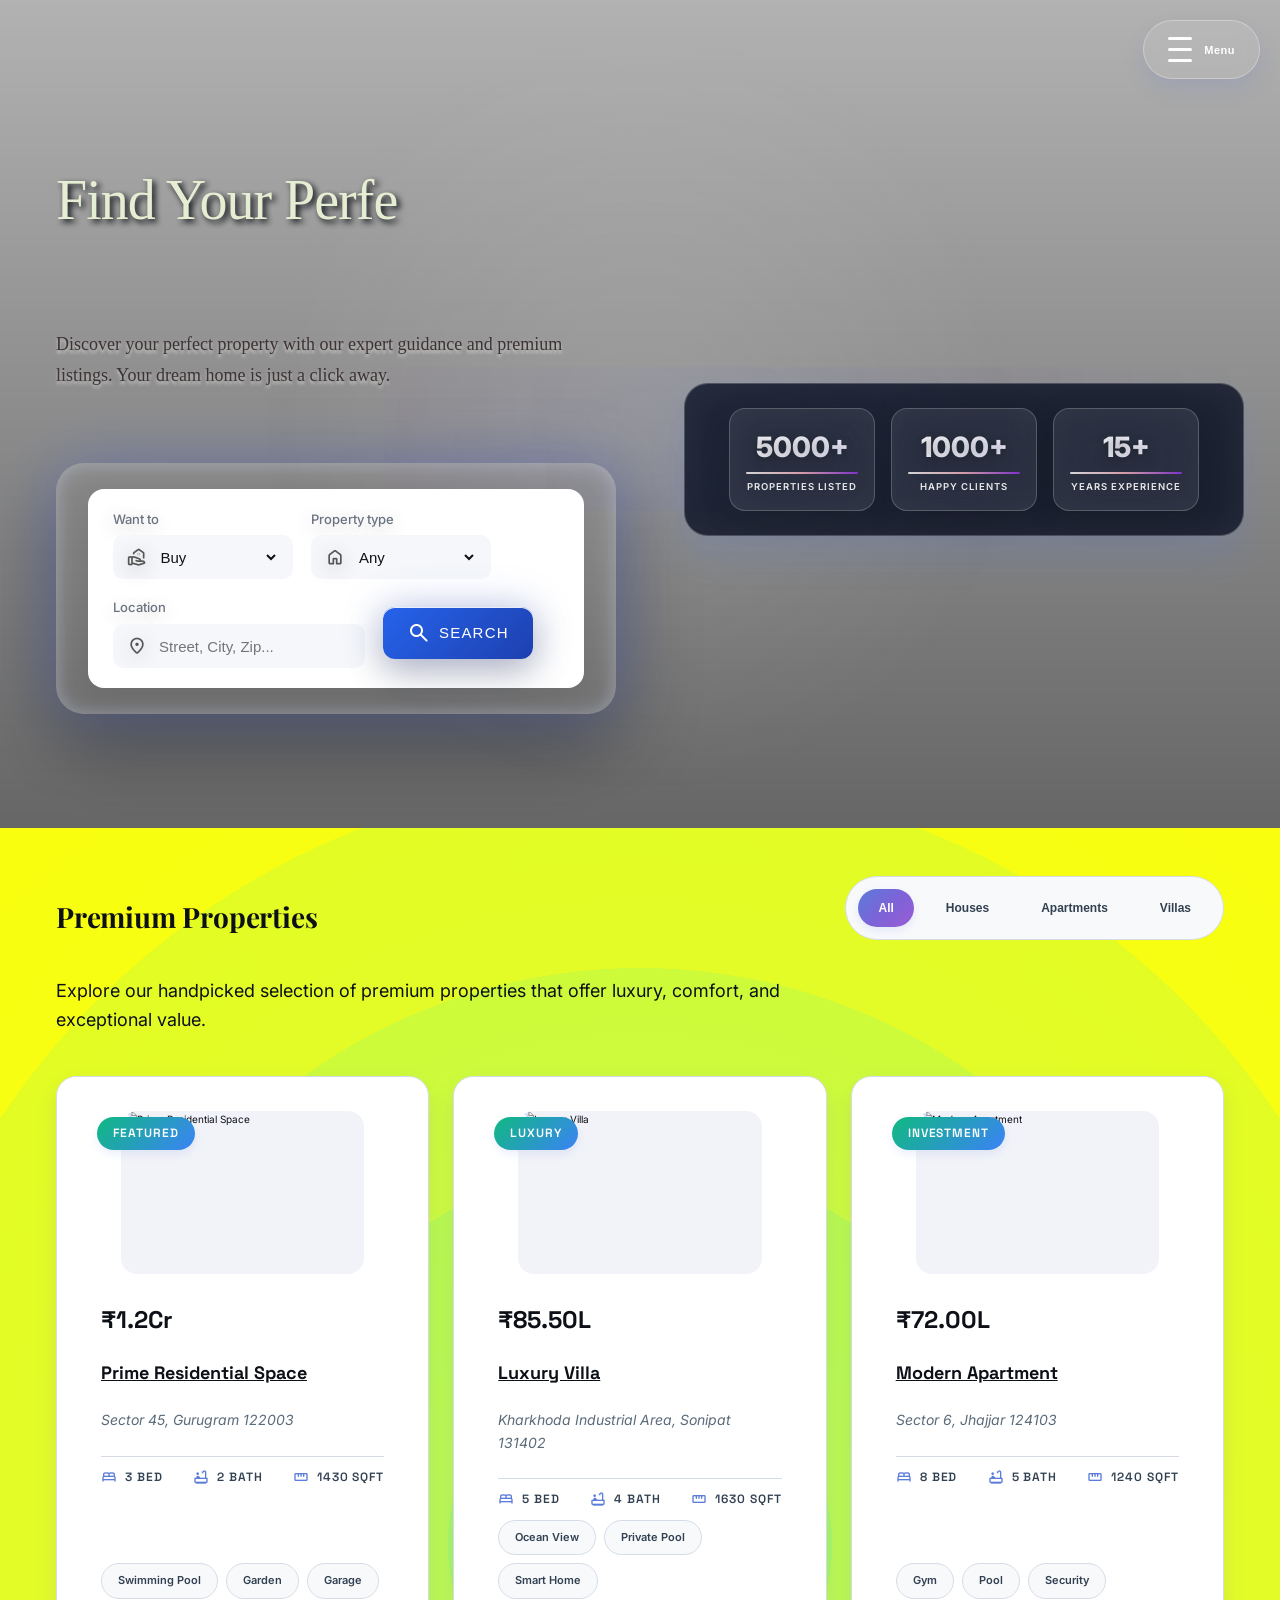
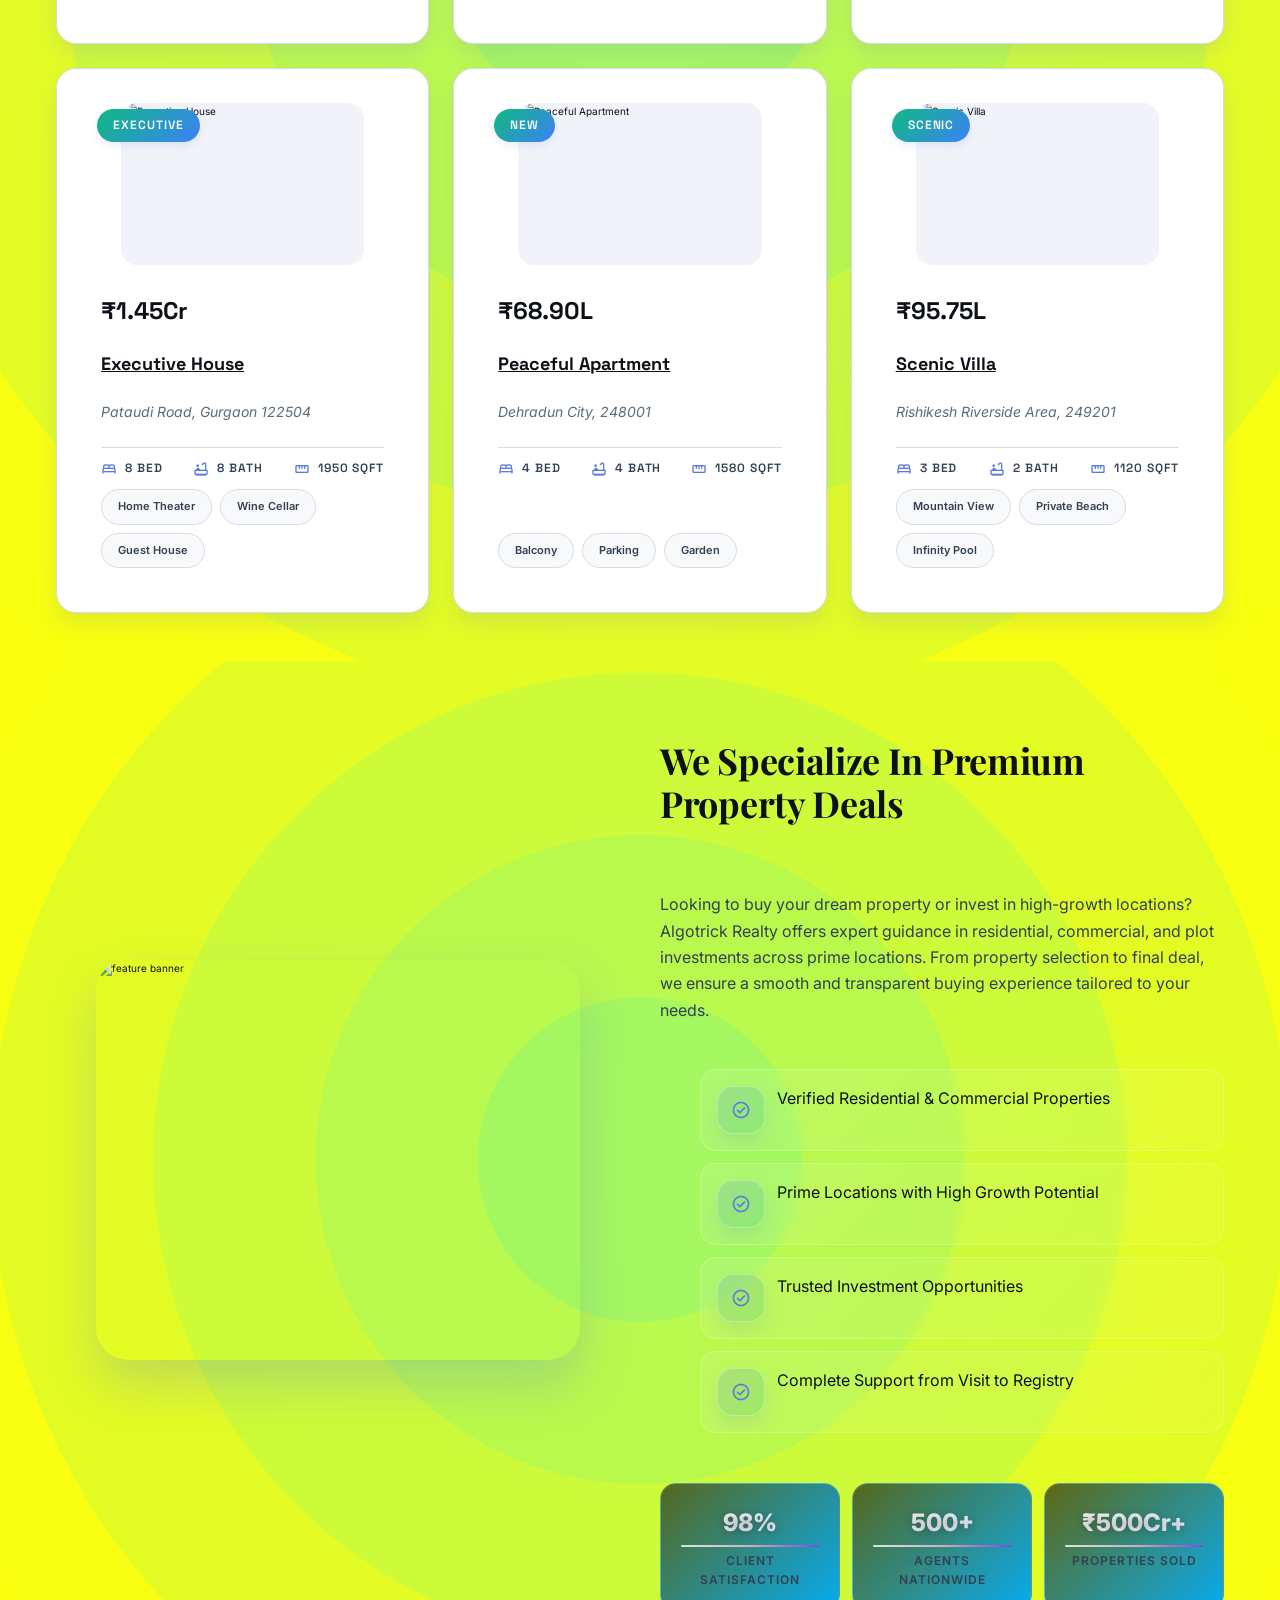
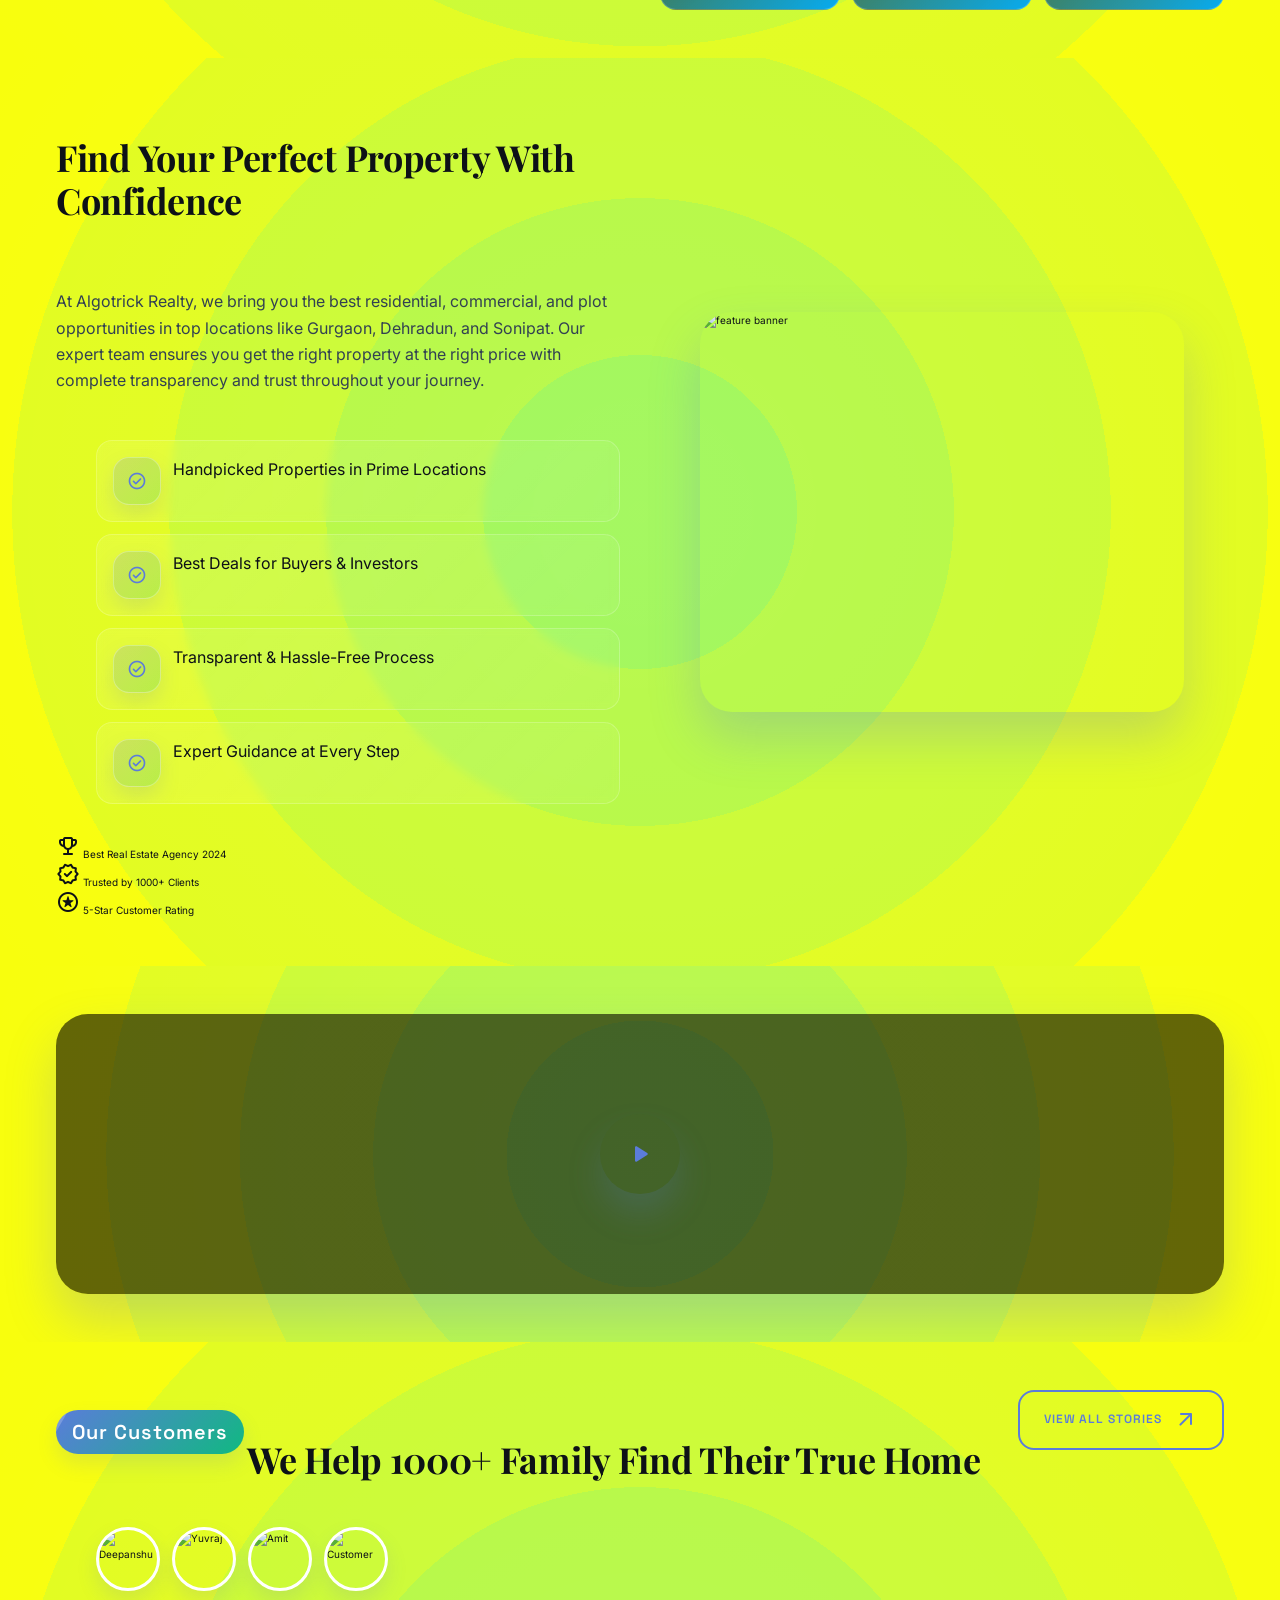
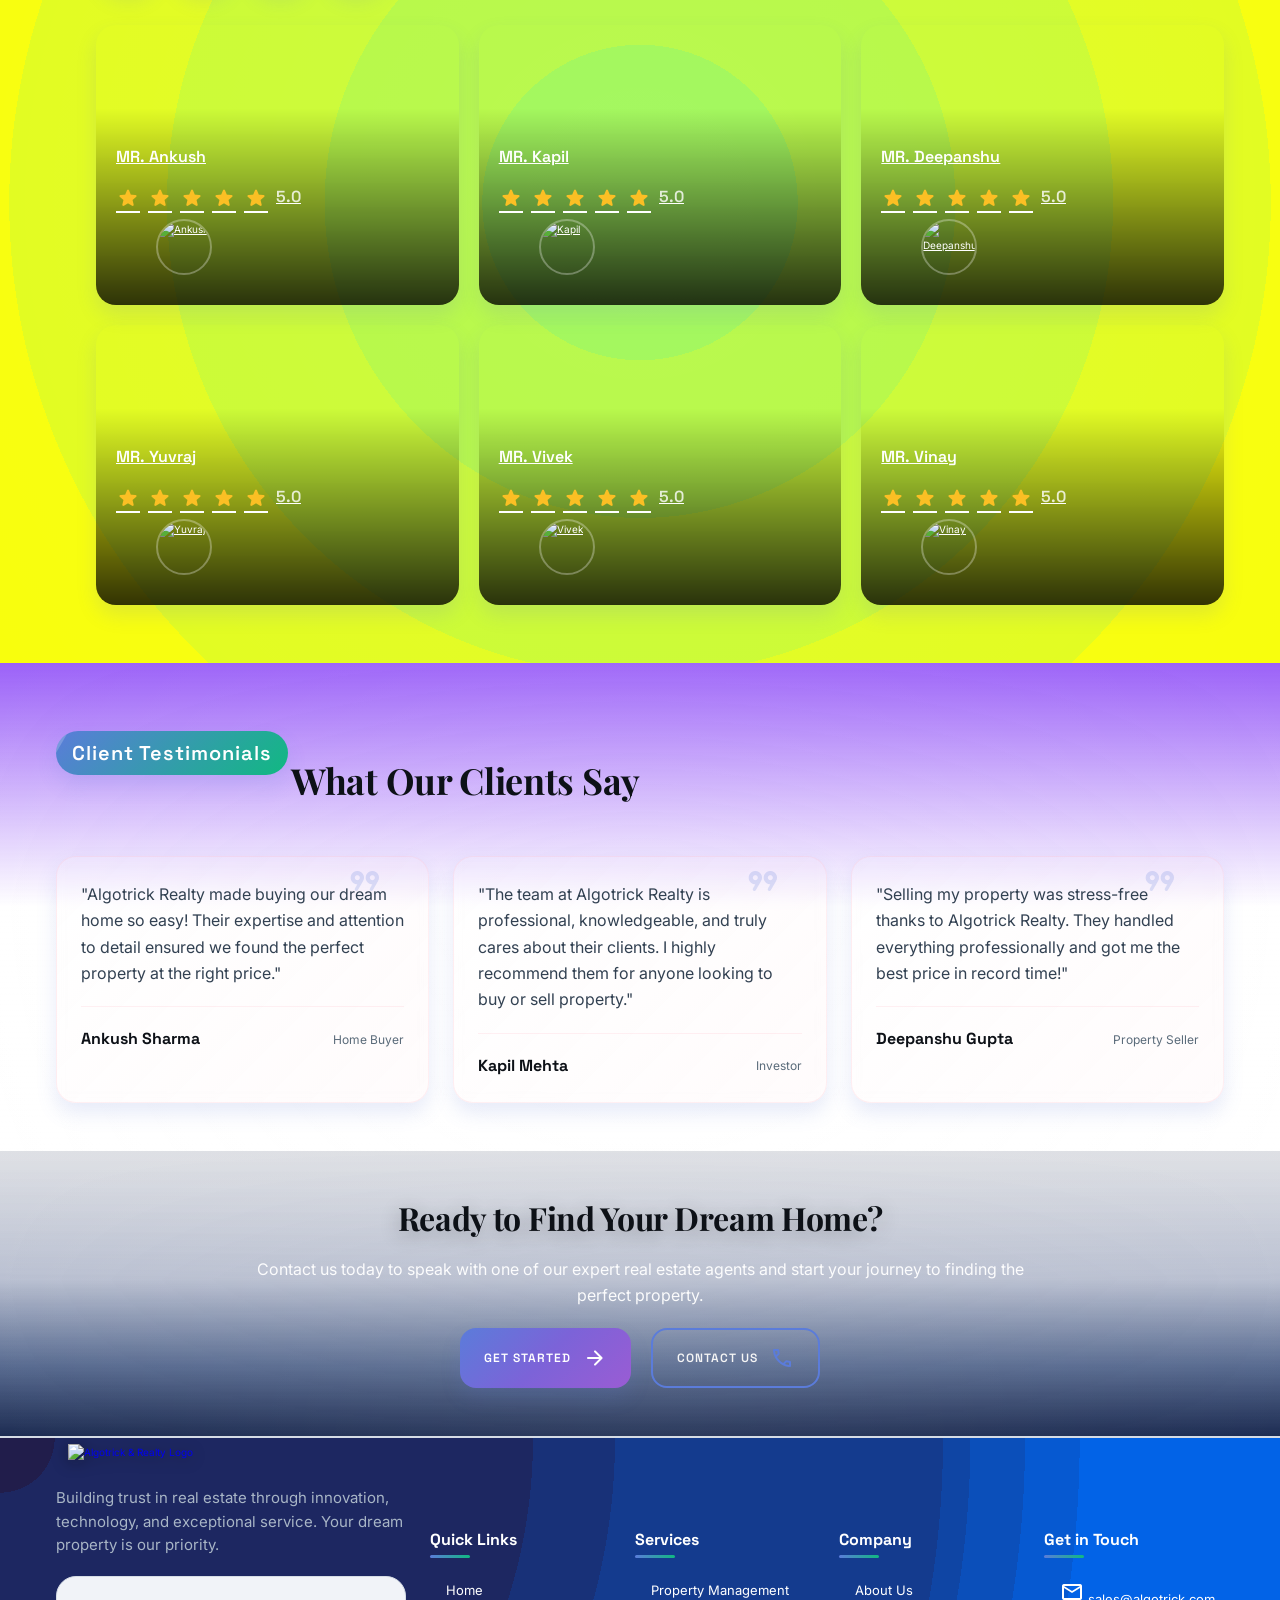
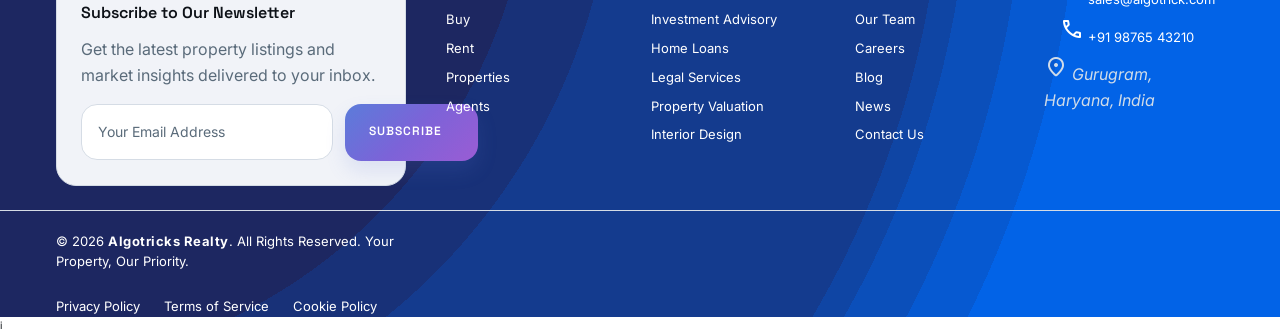
==== property/real-estate/index.html @ a71de506 "updated aLL" ====
<!DOCTYPE html>
<html lang="en">
<head>
  <meta charset="UTF-8">
  <meta name="viewport" content="width=device-width, initial-scale=1.0">
  <!-- 
    - primary meta tags
  -->
  <title>Algotricks & Reality</title>
  <meta name="title" content="Wealthome">
  <meta name="description" content="This is a realestate website developed by codewithsadee">

  <!-- 
    - favicon
  -->
  <link rel="shortcut icon" href="./favicon.svg" type="image/svg+xml">

  <!-- 
    - google font link
  -->
  <link rel="preconnect" href="https://fonts.googleapis.com">
  <link rel="preconnect" href="https://fonts.gstatic.com" crossorigin>
  <link href="https://fonts.googleapis.com/css2?family=Inter:wght@300;400;500;600;700;800&family=Playfair+Display:wght@400;500;600;700;800;900&family=Space+Grotesk:wght@300;400;500;600;700&family=JetBrains+Mono:wght@300;400;500;600&display=swap" rel="stylesheet">

  <!-- 
    - google icon link
  -->
  <link rel="stylesheet" href="https://fonts.googleapis.com/css2?family=Material+Symbols+Rounded:opsz,wght,FILL,GRAD@24,400,0..1,0" />

  <!-- 
    - AOS CSS link
  -->
  <link href="https://unpkg.com/aos@2.3.1/dist/aos.css" rel="stylesheet">

  <!-- 
    - custom css link
  -->
  <link rel="stylesheet" href="./assets/css/style.css">

  <!-- 
    - custom js link
  -->
  <script src="./assets/js/script.js" defer></script>

  <!-- 
    - preload images
  -->

</head>
<body>
  <!-- 
    - #DARK MODE TOGGLE
  -->
  <div class="theme-toggle-container">
    <button class="theme-toggle" id="themeToggle" aria-label="Toggle dark mode">
      <span class="material-symbols-rounded">dark_mode</span>
      <span class="theme-text">Dark Mode</span>
    </button>
  </div>

  <!-- 
    - #HAMBURGER MENU
  -->
  <div class="hamburger-menu-container">
    <button class="hamburger-menu-btn" id="hamburgerBtn" aria-label="Toggle navigation menu">
      <div class="hamburger-lines">
        <span class="line line-1"></span>
        <span class="line line-2"></span>
        <span class="line line-3"></span>
      </div>
      <span class="menu-text">Menu</span>
    </button>
    
    <nav class="hamburger-dropdown" id="hamburgerDropdown" aria-hidden="true">
      <ul class="hamburger-list">
        <li class="hamburger-item">
          <a href="#" class="hamburger-link">
            <span class="hamburger-icon">🏠</span>
            <span class="hamburger-label">Home</span>
          </a>
        </li>
        <li class="hamburger-item">
          <a href="buy/index.html" class="hamburger-link">
            <span class="hamburger-icon">💰</span>
            <span class="hamburger-label">Buy</span>
          </a>
        </li>
        <li class="hamburger-item">
          <a href="contact/index.html" class="hamburger-link">
            <span class="hamburger-icon">📞</span>
            <span class="hamburger-label">Contact Us</span>
          </a>
        </li>
        <li class="hamburger-item">
          <a href="Gallery/index.html" class="hamburger-link">
            <span class="hamburger-icon">🖼️</span>
            <span class="hamburger-label">Gallery</span>
          </a>
        </li>
<li class="hamburger-item">
  <a href="About/index.html" class="hamburger-link">
    <span class="hamburger-icon">🏢</span>
    <span class="hamburger-label">About</span>
  </a>
</li>
      </ul>
    </nav>
  </div>


  <main>
    <article>

      <!-- 
        - #HERO section
      -->

      <section class="hero" data-aos="fade-up" data-aos-duration="800">
        <div class="container">

          <div class="hero-content">
<!-- 
            <h1 class="headline-large hero-title" data-aos="fade-up" data-aos-delay="200">
              Find Your Dream Home Today
            </h1> -->

            <h1 class="hero-title">
              Find Your <span id="changing-text"></span>
            </h1>
            
            <p class="body-large hero-text" data-aos="fade-up" data-aos-delay="300">
              Discover your perfect property with our expert guidance and premium listings. Your dream home is just a click away.
            </p>

            <!-- <form action="./" method="get" class="search-bar" data-aos="fade-up" data-aos-delay="400">

              <label class="search-item">
                <span class="label-medium label">Want to</span>

                <select name="want-to" class="search-item-field body-medium">
                  <option value="buy" selected>Buy</option>
                  <option value="rent">Rent</option>
                </select>

                <span class="material-symbols-rounded" aria-hidden="true">real_estate_agent</span>
              </label>

              <label class="search-item">
                <span class="label-medium label">Property type</span>

                <select name="property-type" class="search-item-field body-medium">
                  <option value="any" selected>Any</option>
                  <option value="houses">Houses</option>
                  <option value="apartments">Apartments</option>
                  <option value="villa">Villa</option>
                  <option value="townhome">Townhome</option>
                  <option value="bungalow">Bungalow</option>
                  <option value="loft">Loft</option>
                </select>

                <span class="material-symbols-rounded" aria-hidden="true">gite</span>
              </label>

              <label class="search-item">
                <span class="label-medium label">Location</span>

                <input type="text" name="location" placeholder="Street, City, Zip..." class="search-item-field body-medium">

                <span class="material-symbols-rounded" aria-hidden="true">location_on</span>
              </label>

              <button type="submit" class="search-btn">
                <span class="material-symbols-rounded" aria-hidden="true">search</span>
                <span class="label-medium">Search Properties</span>
              </button>

            </form> -->

            <form action="./" method="get" class="search-bar">

  <div class="search-container">

    <!-- Want to -->
    <div class="search-box">
      <label>Want to</label>
      <div class="field">
        <span class="material-symbols-rounded">real_estate_agent</span>
        <select name="want-to">
          <option value="buy">Buy</option>
          <option value="rent">Rent</option>
        </select>
      </div>
    </div>

    <!-- Property Type -->
    <div class="search-box">
      <label>Property type</label>
      <div class="field">
        <span class="material-symbols-rounded">home</span>
        <select name="property-type">
          <option value="any">Any</option>
          <option value="houses">Houses</option>
          <option value="apartments">Apartments</option>
          <option value="villa">Villa</option>
        </select>
      </div>
    </div>

    <!-- Location -->
    <div class="search-box">
      <label>Location</label>
      <div class="field">
        <span class="material-symbols-rounded">location_on</span>
        <input type="text" name="location" placeholder="Street, City, Zip..." />
      </div>
    </div>

    <!-- Button -->
    <button type="submit" class="search-btn">
      <span class="material-symbols-rounded">search</span>
      Search
    </button>

  </div>

</form>

          </div>

          <div class="hero-banner-container">
            <div class="hero-overlay">
              <div class="hero-stats">
                <div class="stat-item" data-aos="fade-up" data-aos-delay="600">
                  <span class="stat-number">5000+</span>
                  <span class="stat-label">Properties Listed</span>
                </div>
                <div class="stat-item" data-aos="fade-up" data-aos-delay="700">
                  <span class="stat-number">1000+</span>
                  <span class="stat-label">Happy Clients</span>
                </div>
                <div class="stat-item" data-aos="fade-up" data-aos-delay="800">
                  <span class="stat-number">15+</span>
                  <span class="stat-label">Years Experience</span>
                </div>
              </div>
            </div>
          </div>

        </div>
      </section>

      <!-- 
        - #PROPERTY SECTION
      -->

      <section class="section property" aria-labelledby="property-label">
        <div class="container">

          <div class="title-wrapper" data-aos="fade-right">

            <div>
              <h2 class="section-title headline-small" data-aos="fade-right" data-aos-delay="100">Premium Properties</h2>
              <p class="section-text body-large" data-aos="fade-right" data-aos-delay="200">
                Explore our handpicked selection of premium properties that offer luxury, comfort, and exceptional value.
              </p>
            </div>

            <div class="property-actions">
              <div class="filter-controls">
                <button class="filter-btn active" data-filter="all">All</button>
                <button class="filter-btn" data-filter="house">Houses</button>
                <button class="filter-btn" data-filter="apartment">Apartments</button>
                <button class="filter-btn" data-filter="villa">Villas</button>
              </div>
              <!-- <select class="sort-select" data-sort-select>
                <option value="default">Sort by</option>
                <option value="price-low">Price: Low to High</option>
                <option value="price-high">Price: High to Low</option>
                <option value="bedrooms">Bedrooms</option>
                <option value="bathrooms">Bathrooms</option>
                <option value="area">Area</option>
              </select> -->
            </div>

          </div>

          <div class="property-list" data-property-list>

            <div class="card" data-aos="fade-up" data-aos-delay="100" data-type="house" data-price="12000000" data-bedrooms="3" data-bathrooms="2" data-area="1430" data-property-id="prop-1">
              <div class="card-banner">
                <figure class="img-holder" style="--width: 585; --height: 390;">
                  <img src="assets/images/sector 45.jpg" width="585" height="390" alt="Prime Residential Space" class="img-cover">
                </figure>
                <span class="badge label-medium">Featured</span>
                <button class="icon-btn fav-btn" aria-label="add to favorite" data-toggle-btn>
                  <span class="material-symbols-rounded" aria-hidden="true">favorite_border</span>
                </button>
              </div>
              <div class="card-content">
                <span class="title-large">₹1.2Cr</span>
                <h3>
                  <a href="#" class="title-small card-title">Prime Residential Space</a>
                </h3>
                <address class="body-medium card-text">
                  Sector 45, Gurugram 122003
                </address>
                <div class="card-meta-list">
                  <div class="meta-item">
                    <span class="material-symbols-rounded meta-icon" aria-hidden="true">bed</span>
                    <span class="meta-text label-medium">3 Bed</span>
                  </div>
                  <div class="meta-item">
                    <span class="material-symbols-rounded meta-icon" aria-hidden="true">bathtub</span>
                    <span class="meta-text label-medium">2 Bath</span>
                  </div>
                  <div class="meta-item">
                    <span class="material-symbols-rounded meta-icon" aria-hidden="true">straighten</span>
                    <span class="meta-text label-medium">1430 sqft</span>
                  </div>
                </div>
                <div class="card-features">
                  <span class="feature-tag">Swimming Pool</span>
                  <span class="feature-tag">Garden</span>
                  <span class="feature-tag">Garage</span>
                </div>
              </div>
            </div>
            
            <div class="card" data-aos="fade-up" data-aos-delay="200" data-type="villa" data-price="85500000" data-bedrooms="5" data-bathrooms="4" data-area="1630" data-property-id="prop-2">
              <div class="card-banner">
                <figure class="img-holder" style="--width: 585; --height: 390;">
                  <img src="assets/images/Modern Commercial Space, Kharkhoda Industrial Area, Sonipat 131402.jpg" width="585" height="390" alt="Luxury Villa" class="img-cover">
                </figure>
                <span class="badge label-medium">Luxury</span>
                <button class="icon-btn fav-btn" aria-label="add to favorite" data-toggle-btn>
                  <span class="material-symbols-rounded" aria-hidden="true">favorite_border</span>
                </button>
              </div>
              <div class="card-content">
                <span class="title-large">₹85.50L</span>
                <h3>
                  <a href="#" class="title-small card-title">Luxury Villa</a>
                </h3>
                <address class="body-medium card-text">
                  Kharkhoda Industrial Area, Sonipat 131402
                </address>
                <div class="card-meta-list">
                  <div class="meta-item">
                    <span class="material-symbols-rounded meta-icon" aria-hidden="true">bed</span>
                    <span class="meta-text label-medium">5 Bed</span>
                  </div>
                  <div class="meta-item">
                    <span class="material-symbols-rounded meta-icon" aria-hidden="true">bathtub</span>
                    <span class="meta-text label-medium">4 Bath</span>
                  </div>
                  <div class="meta-item">
                    <span class="material-symbols-rounded meta-icon" aria-hidden="true">straighten</span>
                    <span class="meta-text label-medium">1630 sqft</span>
                  </div>
                </div>
                <div class="card-features">
                  <span class="feature-tag">Ocean View</span>
                  <span class="feature-tag">Private Pool</span>
                  <span class="feature-tag">Smart Home</span>
                </div>
              </div>
            </div>

            <div class="card" data-aos="fade-up" data-aos-delay="300" data-type="apartment" data-price="72000000" data-bedrooms="8" data-bathrooms="5" data-area="1240" data-property-id="prop-3">
              <div class="card-banner">
                <figure class="img-holder" style="--width: 585; --height: 390;">
                  <img src="assets/images/Investment Ready Plot, Sector 6, Jhajjar 124103.jpg" width="585" height="390" alt="Modern Apartment" class="img-cover">
                </figure>
                <span class="badge label-medium">Investment</span>
                <button class="icon-btn fav-btn" aria-label="add to favorite" data-toggle-btn>
                  <span class="material-symbols-rounded" aria-hidden="true">favorite_border</span>
                </button>
              </div>
              <div class="card-content">
                <span class="title-large">₹72.00L</span>
                <h3>
                  <a href="#" class="title-small card-title">Modern Apartment</a>
                </h3>
                <address class="body-medium card-text">
                  Sector 6, Jhajjar 124103
                </address>
                <div class="card-meta-list">
                  <div class="meta-item">
                    <span class="material-symbols-rounded meta-icon" aria-hidden="true">bed</span>
                    <span class="meta-text label-medium">8 Bed</span>
                  </div>
                  <div class="meta-item">
                    <span class="material-symbols-rounded meta-icon" aria-hidden="true">bathtub</span>
                    <span class="meta-text label-medium">5 Bath</span>
                  </div>
                  <div class="meta-item">
                    <span class="material-symbols-rounded meta-icon" aria-hidden="true">straighten</span>
                    <span class="meta-text label-medium">1240 sqft</span>
                  </div>
                </div>
                <div class="card-features">
                  <span class="feature-tag">Gym</span>
                  <span class="feature-tag">Pool</span>
                  <span class="feature-tag">Security</span>
                </div>
              </div>
            </div>

            <div class="card" data-aos="fade-up" data-aos-delay="400" data-type="house" data-price="145000000" data-bedrooms="8" data-bathrooms="8" data-area="1950" data-property-id="prop-4">
              <div class="card-banner">
                <figure class="img-holder" style="--width: 585; --height: 390;">
                  <img src="assets/images/Luxury Villa Property, Pataudi Road, Gurgaon 122504.jpg" width="585" height="390" alt="Executive House" class="img-cover">
                </figure>
                <span class="badge label-medium">Executive</span>
                <button class="icon-btn fav-btn" aria-label="add to favorite" data-toggle-btn>
                  <span class="material-symbols-rounded" aria-hidden="true">favorite_border</span>
                </button>
              </div>
              <div class="card-content">
                <span class="title-large">₹1.45Cr</span>
                <h3>
                  <a href="#" class="title-small card-title">Executive House</a>
                </h3>
                <address class="body-medium card-text">
                  Pataudi Road, Gurgaon 122504
                </address>
                <div class="card-meta-list">
                  <div class="meta-item">
                    <span class="material-symbols-rounded meta-icon" aria-hidden="true">bed</span>
                    <span class="meta-text label-medium">8 Bed</span>
                  </div>
                  <div class="meta-item">
                    <span class="material-symbols-rounded meta-icon" aria-hidden="true">bathtub</span>
                    <span class="meta-text label-medium">8 Bath</span>
                  </div>
                  <div class="meta-item">
                    <span class="material-symbols-rounded meta-icon" aria-hidden="true">straighten</span>
                    <span class="meta-text label-medium">1950 sqft</span>
                  </div>
                </div>
                <div class="card-features">
                  <span class="feature-tag">Home Theater</span>
                  <span class="feature-tag">Wine Cellar</span>
                  <span class="feature-tag">Guest House</span>
                </div>
              </div>
            </div>

            <div class="card" data-aos="fade-up" data-aos-delay="500" data-type="apartment" data-price="68900000" data-bedrooms="4" data-bathrooms="4" data-area="1580" data-property-id="prop-5">
              <div class="card-banner">
                <figure class="img-holder" style="--width: 585; --height: 390;">
                  <img src="assets/images/Peaceful Residential Home, Dehradun City, 248001.webp" width="585" height="390" alt="Peaceful Apartment" class="img-cover">
                </figure>
                <span class="badge label-medium">New</span>
                <button class="icon-btn fav-btn" aria-label="add to favorite" data-toggle-btn>
                  <span class="material-symbols-rounded" aria-hidden="true">favorite_border</span>
                </button>
              </div>
              <div class="card-content">
                <span class="title-large">₹68.90L</span>
                <h3>
                  <a href="#" class="title-small card-title">Peaceful Apartment</a>
                </h3>
                <address class="body-medium card-text">
                  Dehradun City, 248001
                </address>
                <div class="card-meta-list">
                  <div class="meta-item">
                    <span class="material-symbols-rounded meta-icon" aria-hidden="true">bed</span>
                    <span class="meta-text label-medium">4 Bed</span>
                  </div>
                  <div class="meta-item">
                    <span class="material-symbols-rounded meta-icon" aria-hidden="true">bathtub</span>
                    <span class="meta-text label-medium">4 Bath</span>
                  </div>
                  <div class="meta-item">
                    <span class="material-symbols-rounded meta-icon" aria-hidden="true">straighten</span>
                    <span class="meta-text label-medium">1580 sqft</span>
                  </div>
                </div>
                <div class="card-features">
                  <span class="feature-tag">Balcony</span>
                  <span class="feature-tag">Parking</span>
                  <span class="feature-tag">Garden</span>
                </div>
              </div>
            </div>

            <div class="card" data-aos="fade-up" data-aos-delay="600" data-type="villa" data-price="95750000" data-bedrooms="3" data-bathrooms="2" data-area="1120" data-property-id="prop-6">
              <div class="card-banner">
                <figure class="img-holder" style="--width: 585; --height: 390;">
                  <img src="assets/images/Scenic Plot for Living, Rishikesh Riverside Area, 249201.jpg" width="585" height="390" alt="Scenic Villa" class="img-cover">
                </figure>
                <span class="badge label-medium">Scenic</span>
                <button class="icon-btn fav-btn" aria-label="add to favorite" data-toggle-btn>
                  <span class="material-symbols-rounded" aria-hidden="true">favorite_border</span>
                </button>
              </div>
              <div class="card-content">
                <span class="title-large">₹95.75L</span>
                <h3>
                  <a href="#" class="title-small card-title">Scenic Villa</a>
                </h3>
                <address class="body-medium card-text">
                  Rishikesh Riverside Area, 249201
                </address>
                <div class="card-meta-list">
                  <div class="meta-item">
                    <span class="material-symbols-rounded meta-icon" aria-hidden="true">bed</span>
                    <span class="meta-text label-medium">3 Bed</span>
                  </div>
                  <div class="meta-item">
                    <span class="material-symbols-rounded meta-icon" aria-hidden="true">bathtub</span>
                    <span class="meta-text label-medium">2 Bath</span>
                  </div>
                  <div class="meta-item">
                    <span class="material-symbols-rounded meta-icon" aria-hidden="true">straighten</span>
                    <span class="meta-text label-medium">1120 sqft</span>
                  </div>
                </div>
                <div class="card-features">
                  <span class="feature-tag">Mountain View</span>
                  <span class="feature-tag">Private Beach</span>
                  <span class="feature-tag">Infinity Pool</span>
                </div>
              </div>
            </div>

          </div>

        </div>
      </section>

      <!-- 
        - #FEATURE
      -->

      <section class="section feature" aria-labelledby="feature-label" data-aos="fade-left">
        <div class="container">

          <figure class="feature-banner" data-aos="zoom-in">
            <img src="./assets/images/feature-banner-1.jpg" width="1020" height="690" loading="lazy" alt="feature banner" class="img-cover">
          </figure>

          <div class="feature-content">

            <h2 class="headline-medium" id="feature-label" data-aos="fade-up">
              We Specialize In Premium Property Deals
            </h2>

            <p class="body-large feature-text" data-aos="fade-up" data-aos-delay="100">
              Looking to buy your dream property or invest in high-growth locations? Algotrick Realty offers expert guidance in residential, commercial, and plot investments across prime locations. From property selection to final deal, we ensure a smooth and transparent buying experience tailored to your needs.
            </p>

            <ul class="feature-list">

              <li class="feautre-item" data-aos="fade-right" data-aos-delay="200">
                <span class="material-symbols-rounded feature-icon" aria-hidden="true">check_circle</span>
                <span class="body-medium">Verified Residential & Commercial Properties</span>
              </li>

              <li class="feautre-item" data-aos="fade-right" data-aos-delay="250">
                <span class="material-symbols-rounded feature-icon" aria-hidden="true">check_circle</span>
                <span class="body-medium">Prime Locations with High Growth Potential</span>
              </li>

              <li class="feautre-item" data-aos="fade-right" data-aos-delay="300">
                <span class="material-symbols-rounded feature-icon" aria-hidden="true">check_circle</span>
                <span class="body-medium">Trusted Investment Opportunities</span>
              </li>

              <li class="feautre-item" data-aos="fade-right" data-aos-delay="350">
                <span class="material-symbols-rounded feature-icon" aria-hidden="true">check_circle</span>
                <span class="body-medium">Complete Support from Visit to Registry</span>
              </li>

            </ul>

            <div class="feature-stats" data-aos="fade-up" data-aos-delay="400">
              <div class="stat-box">
                <span class="stat-number">98%</span>
                <span class="stat-label">Client Satisfaction</span>
              </div>
              <div class="stat-box">
                <span class="stat-number">500+</span>
                <span class="stat-label">Agents Nationwide</span>
              </div>
              <div class="stat-box">
                <span class="stat-number">₹500Cr+</span>
                <span class="stat-label">Properties Sold</span>
              </div>
            </div>

          </div>

        </div>
      </section>

      <section class="section feature feature-2" aria-labelledby="feature-label-2" data-aos="fade-right">
        <div class="container">

          <figure class="feature-banner" data-aos="zoom-in" data-aos-delay="100">
            <img src="./assets/images/feature-banner-2.jpg" width="1020" height="690" loading="lazy" alt="feature banner" class="img-cover">
          </figure>

          <div class="feature-content">

            <h2 class="headline-medium" id="feature-label-2" data-aos="fade-up">
              Find Your Perfect Property With Confidence
            </h2>

            <p class="body-large feature-text" data-aos="fade-up" data-aos-delay="150">
              At Algotrick Realty, we bring you the best residential, commercial, and plot opportunities in top locations like Gurgaon, Dehradun, and Sonipat. Our expert team ensures you get the right property at the right price with complete transparency and trust throughout your journey.
            </p>

            <ul class="feature-list">

              <li class="feautre-item" data-aos="fade-left" data-aos-delay="200">
                <span class="material-symbols-rounded feature-icon" aria-hidden="true">check_circle</span>
                <span class="body-medium">Handpicked Properties in Prime Locations</span>
              </li>

              <li class="feautre-item" data-aos="fade-left" data-aos-delay="250">
                <span class="material-symbols-rounded feature-icon" aria-hidden="true">check_circle</span>
                <span class="body-medium">Best Deals for Buyers & Investors</span>
              </li>

              <li class="feautre-item" data-aos="fade-left" data-aos-delay="300">
                <span class="material-symbols-rounded feature-icon" aria-hidden="true">check_circle</span>
                <span class="body-medium">Transparent & Hassle-Free Process</span>
              </li>

              <li class="feautre-item" data-aos="fade-left" data-aos-delay="350">
                <span class="material-symbols-rounded feature-icon" aria-hidden="true">check_circle</span>
                <span class="body-medium">Expert Guidance at Every Step</span>
              </li>

            </ul>

            <div class="feature-awards" data-aos="fade-up" data-aos-delay="400">
              <div class="award-item">
                <span class="material-symbols-rounded award-icon">trophy</span>
                <span class="award-text">Best Real Estate Agency 2024</span>
              </div>
              <div class="award-item">
                <span class="material-symbols-rounded award-icon">verified</span>
                <span class="award-text">Trusted by 1000+ Clients</span>
              </div>
              <div class="award-item">
                <span class="material-symbols-rounded award-icon">stars</span>
                <span class="award-text">5-Star Customer Rating</span>
              </div>
            </div>

          </div>

        </div>
      </section>

      <!-- 
        - #VIDEO
      -->

      <section class="section video" data-aos="zoom-in" data-aos-duration="600">
        <div class="container">

          <div class="video-card">
            <button class="play-btn" aria-label="play video">
              <span class="material-symbols-rounded" aria-hidden="true">play_arrow</span>
            </button>
          </div>

        </div>
      </section>

      <!-- 
        - #STORY
      -->

      <section class="section story">
        <div class="container">

          <div class="title-wrapper" data-aos="fade-down">

            <div>
              <p class="section-subtitle title-medium" data-aos="fade-right">Our Customers</p>

              <h2 class="section-title headline-medium" data-aos="fade-right" data-aos-delay="100">We Help 1000+ Family Find Their True Home</h2>

              <ul class="avatar-list" data-aos="fade-right" data-aos-delay="200">

                <li class="avatar">
                  <img src="assets/images/deepanshu.jpeg" width="120" height="80" loading="lazy" alt="Deepanshu" class="img-cover">
                </li>

                <li class="avatar">
                  <img src="assets/images/yuvraj.png" width="120" height="80" loading="lazy" alt="Yuvraj" class="img-cover">
                </li>

                <li class="avatar">
                  <img src="assets/images/amit.png" width="120" height="80" loading="lazy" alt="Amit" class="img-cover">
                </li>

                <li class="avatar">
                  <img src="./assets/images/avatar-4.jpg" width="120" height="80" loading="lazy" alt="Customer" class="img-cover">

                  <div class="overlay-content">
                    <span class="label-medium">99+</span>
                  </div>
                </li>

              </ul>
            </div>

            <a href="#" class="btn btn-outline" data-aos="fade-left" data-aos-delay="300">
              <span class="label-medium">View All Stories</span>
              <span class="material-symbols-rounded" aria-hidden="true">arrow_outward</span>
            </a>

          </div>

          <ul class="story-list">

            <li class="story-card" style="background-image: url('./assets/images/story-1.jpg')" data-aos="fade-up" data-aos-delay="100">
              <a href="#" class="overlay-content">

                <div>
                  <h3 class="title-small">MR. Ankush</h3>

                  <div class="rating-wrapper">
                    <span class="material-symbols-rounded" aria-hidden="true">star</span>
                    <span class="material-symbols-rounded" aria-hidden="true">star</span>
                    <span class="material-symbols-rounded" aria-hidden="true">star</span>
                    <span class="material-symbols-rounded" aria-hidden="true">star</span>
                    <span class="material-symbols-rounded" aria-hidden="true">star</span>

                    <data class="title-small rating-text" value="5">5.0</data>
                  </div>
                </div>

                <figure class="card-avatar">
                  <img src="assets/images/ankush.jpeg" width="56" height="56" loading="lazy" alt="Ankush" class="img-cover">
                </figure>

              </a>
            </li>

            <li class="story-card" style="background-image: url('./assets/images/story-2.jpg')" data-aos="fade-up" data-aos-delay="200">
              <a href="#" class="overlay-content">

                <div>
                  <h3 class="title-small">MR. Kapil</h3>

                  <div class="rating-wrapper">
                    <span class="material-symbols-rounded" aria-hidden="true">star</span>
                    <span class="material-symbols-rounded" aria-hidden="true">star</span>
                    <span class="material-symbols-rounded" aria-hidden="true">star</span>
                    <span class="material-symbols-rounded" aria-hidden="true">star</span>
                    <span class="material-symbols-rounded" aria-hidden="true">star</span>

                    <data class="title-small rating-text" value="5">5.0</data>
                  </div>
                </div>

                <figure class="card-avatar">
                  <img src="assets/images/kapil.jpeg" width="56" height="56" loading="lazy" alt="Kapil" class="img-cover">
                </figure>

              </a>
            </li>

            <li class="story-card" style="background-image: url('./assets/images/story-3.jpg')" data-aos="fade-up" data-aos-delay="300">
              <a href="#" class="overlay-content">

                <div>
                  <h3 class="title-small">MR. Deepanshu</h3>

                  <div class="rating-wrapper">
                    <span class="material-symbols-rounded" aria-hidden="true">star</span>
                    <span class="material-symbols-rounded" aria-hidden="true">star</span>
                    <span class="material-symbols-rounded" aria-hidden="true">star</span>
                    <span class="material-symbols-rounded" aria-hidden="true">star</span>
                    <span class="material-symbols-rounded" aria-hidden="true">star</span>

                    <data class="title-small rating-text" value="5">5.0</data>
                  </div>
                </div>

                <figure class="card-avatar">
                  <img src="assets/images/deepanshu.jpeg" width="56" height="56" loading="lazy" alt="Deepanshu" class="img-cover">
                </figure>

              </a>
            </li>

            <li class="story-card" style="background-image: url('./assets/images/story-4.jpg')" data-aos="fade-up" data-aos-delay="400">
              <a href="#" class="overlay-content">

                <div>
                  <h3 class="title-small">MR. Yuvraj</h3>

                  <div class="rating-wrapper">
                    <span class="material-symbols-rounded" aria-hidden="true">star</span>
                    <span class="material-symbols-rounded" aria-hidden="true">star</span>
                    <span class="material-symbols-rounded" aria-hidden="true">star</span>
                    <span class="material-symbols-rounded" aria-hidden="true">star</span>
                    <span class="material-symbols-rounded" aria-hidden="true">star</span>

                    <data class="title-small rating-text" value="5">5.0</data>
                  </div>
                </div>

                <figure class="card-avatar">
                  <img src="assets/images/yuvraj.png" width="56" height="56" loading="lazy" alt="Yuvraj" class="img-cover">
                </figure>

              </a>
            </li>

            <li class="story-card" style="background-image: url('./assets/images/story-5.jpg')" data-aos="fade-up" data-aos-delay="500">
              <a href="#" class="overlay-content">

                <div>
                  <h3 class="title-small">MR. Vivek</h3>

                  <div class="rating-wrapper">
                    <span class="material-symbols-rounded" aria-hidden="true">star</span>
                    <span class="material-symbols-rounded" aria-hidden="true">star</span>
                    <span class="material-symbols-rounded" aria-hidden="true">star</span>
                    <span class="material-symbols-rounded" aria-hidden="true">star</span>
                    <span class="material-symbols-rounded" aria-hidden="true">star</span>

                    <data class="title-small rating-text" value="5">5.0</data>
                  </div>
                </div>

                <figure class="card-avatar">
                  <img src="assets/images/vivek.jpeg" width="56" height="56" loading="lazy" alt="Vivek" class="img-cover">
                </figure>

              </a>
            </li>

            <li class="story-card" style="background-image: url('./assets/images/story-6.jpg')" data-aos="fade-up" data-aos-delay="600">
              <a href="#" class="overlay-content">

                <div>
                  <h3 class="title-small">MR. Vinay</h3>

                  <div class="rating-wrapper">
                    <span class="material-symbols-rounded" aria-hidden="true">star</span>
                    <span class="material-symbols-rounded" aria-hidden="true">star</span>
                    <span class="material-symbols-rounded" aria-hidden="true">star</span>
                    <span class="material-symbols-rounded" aria-hidden="true">star</span>
                    <span class="material-symbols-rounded" aria-hidden="true">star</span>

                    <data class="title-small rating-text" value="5">5.0</data>
                  </div>
                </div>

                <figure class="card-avatar">
                  <img src="assets/images/WhatsApp Image 2024-12-12 at 22.26.59_8b2c3805.jpg" width="56" height="56" loading="lazy" alt="Vinay" class="img-cover">
                </figure>

              </a>
            </li>

          </ul>

        </div>
      </section>

      <!-- 
        - #TESTIMONIALS
      -->

      <section class="section testimonials" data-aos="fade-up">
        <div class="container">
          <div class="title-wrapper" data-aos="fade-down">
            <div>
              <p class="section-subtitle title-medium">Client Testimonials</p>
              <h2 class="section-title headline-medium">What Our Clients Say</h2>
            </div>
          </div>

          <div class="testimonial-slider">
            <div class="testimonial-card" data-aos="fade-up" data-aos-delay="100">
              <div class="testimonial-content">
                <span class="material-symbols-rounded quote-icon">format_quote</span>
                <p class="testimonial-text body-large">
                  "Algotrick Realty made buying our dream home so easy! Their expertise and attention to detail ensured we found the perfect property at the right price."
                </p>
                <div class="testimonial-author">
                  <h4 class="author-name title-small">Ankush Sharma</h4>
                  <span class="author-title body-medium">Home Buyer</span>
                </div>
              </div>
            </div>

            <div class="testimonial-card" data-aos="fade-up" data-aos-delay="200">
              <div class="testimonial-content">
                <span class="material-symbols-rounded quote-icon">format_quote</span>
                <p class="testimonial-text body-large">
                  "The team at Algotrick Realty is professional, knowledgeable, and truly cares about their clients. I highly recommend them for anyone looking to buy or sell property."
                </p>
                <div class="testimonial-author">
                  <h4 class="author-name title-small">Kapil Mehta</h4>
                  <span class="author-title body-medium">Investor</span>
                </div>
              </div>
            </div>

            <div class="testimonial-card" data-aos="fade-up" data-aos-delay="300">
              <div class="testimonial-content">
                <span class="material-symbols-rounded quote-icon">format_quote</span>
                <p class="testimonial-text body-large">
                  "Selling my property was stress-free thanks to Algotrick Realty. They handled everything professionally and got me the best price in record time!"
                </p>
                <div class="testimonial-author">
                  <h4 class="author-name title-small">Deepanshu Gupta</h4>
                  <span class="author-title body-medium">Property Seller</span>
                </div>
              </div>
            </div>
          </div>
        </div>
      </section>

      <!-- 
        - #CALL TO ACTION
      -->

      <section class="section cta" data-aos="fade-up">
        <div class="container">
          <div class="cta-content">
            <h2 class="cta-title headline-medium" data-aos="fade-up">
              Ready to Find Your Dream Home?
            </h2>
            <p class="cta-text body-large" data-aos="fade-up" data-aos-delay="100">
              Contact us today to speak with one of our expert real estate agents and start your journey to finding the perfect property.
            </p>
            <div class="cta-actions" data-aos="fade-up" data-aos-delay="200">
              <a href="#" class="btn btn-fill">
                <span class="label-medium">Get Started</span>
                <span class="material-symbols-rounded" aria-hidden="true">arrow_forward</span>
              </a>
              <a href="#" class="btn btn-outline">
                <span class="label-medium" style="color: whitesmoke;">Contact Us</span>
                <span class="material-symbols-rounded" aria-hidden="true">phone</span>
              </a>
            </div>
          </div>
        </div>
      </section>

    </article>
  </main>

  <!-- 
    - #FOOTER
  -->

  <footer class="footer" data-aos="fade-up">
    
    <div class="footer-top">
      <div class="container">

        <div class="footer-brand" data-aos="fade-up" data-aos-delay="100">
          <a href="#" class="logo">
            <img src="assets/images/Algotrick & Realty l.png" alt="Algotrick & Realty Logo" class="logo-image">
          </a>

          <p class="body-medium footer-text">
            Building trust in real estate through innovation, technology, and exceptional service. Your dream property is our priority.
          </p>

<div class="newsletter" data-aos="fade-up" data-aos-delay="200">
  <h3 class="newsletter-title title-small">Subscribe to Our Newsletter</h3>
  <p class="newsletter-text body-medium">Get the latest property listings and market insights delivered to your inbox.</p>
  <form class="newsletter-form" data-aos="fade-up" data-aos-delay="300">
    <input type="email" placeholder="Your Email Address" class="newsletter-input body-medium" required>
    <button type="submit" class="newsletter-btn btn-fill">
      <span class="label-medium">Subscribe</span>
      <span
              </button>
            </form>
          </div>
        </div>

        <nav class="footer-nav" aria-labelledby="nav-label-1" data-aos="fade-up" data-aos-delay="200">
          <p class="title-small footer-list-title" id="nav-label-1">Quick Links</p>

          <ul class="footer-list">

            <li>
              <a href="#" class="body-medium footer-link">Home</a>
            </li>

            <li>
              <a href="#" class="body-medium footer-link">Buy</a>
            </li>

            <li>
              <a href="#" class="body-medium footer-link">Rent</a>
            </li>

            <li>
              <a href="#" class="body-medium footer-link">Properties</a>
            </li>

            <li>
              <a href="#" class="body-medium footer-link">Agents</a>
            </li>

          </ul>
        </nav>

        <nav class="footer-nav" aria-labelledby="nav-label-2" data-aos="fade-up" data-aos-delay="300">
          <p class="title-small footer-list-title" id="nav-label-2">Services</p>

          <ul class="footer-list">

            <li>
              <a href="#" class="body-medium footer-link">Property Management</a>
            </li>

            <li>
              <a href="#" class="body-medium footer-link">Investment Advisory</a>
            </li>

            <li>
              <a href="#" class="body-medium footer-link">Home Loans</a>
            </li>

            <li>
              <a href="#" class="body-medium footer-link">Legal Services</a>
            </li>

            <li>
              <a href="#" class="body-medium footer-link">Property Valuation</a>
            </li>

            <li>
              <a href="#" class="body-medium footer-link">Interior Design</a>
            </li>

          </ul>
        </nav>

        <nav class="footer-nav" aria-labelledby="nav-label-3" data-aos="fade-up" data-aos-delay="400">
          <p class="title-small footer-list-title" id="nav-label-3">Company</p>

          <ul class="footer-list">

            <li>
              <a href="#" class="body-medium footer-link">About Us</a>
            </li>

            <li>
              <a href="#" class="body-medium footer-link">Our Team</a>
            </li>

            <li>
              <a href="#" class="body-medium footer-link">Careers</a>
            </li>

            <li>
              <a href="#" class="body-medium footer-link">Blog</a>
            </li>

            <li>
              <a href="#" class="body-medium footer-link">News</a>
            </li>

            <li>
              <a href="#" class="body-medium footer-link">Contact Us</a>
            </li>

          </ul>
        </nav>

        <nav class="footer-nav" aria-labelledby="nav-label-4" data-aos="fade-up" data-aos-delay="500">
          <p class="title-small footer-list-title" id="nav-label-4">Get in Touch</p>

          <ul class="footer-list">

            <li>
              <a href="mailto:sales@algotrick.com" class="body-medium footer-link">
                <span class="material-symbols-rounded" aria-hidden="true">email</span>
                sales@algotrick.com
              </a>
            </li>

            <li>
              <a href="tel:+919876543210" class="body-medium footer-link">
                <span class="material-symbols-rounded" aria-hidden="true">call</span>
                +91 98765 43210
              </a>
            </li>

            <li>
              <address class="address body-medium">
                <span class="material-symbols-rounded" aria-hidden="true">location_on</span>
                Gurugram, Haryana, India
              </address>
            </li>

          </ul>
        </nav>

      </div>
    </div>

    <div class="footer-bottom">
      <div class="container">

        <div class="footer-legal" data-aos="fade-up" data-aos-delay="600">
          <p class="copyright body-medium">
            © 2026 <span class="copyright-text">Algotricks Realty</span>. All Rights Reserved. Your Property, Our Priority.
          </p>

          <ul class="legal-links">
            <li><a href="#" class="body-medium">Privacy Policy</a></li>
            <li><a href="#" class="body-medium">Terms of Service</a></li>
            <li><a href="#" class="body-medium">Cookie Policy</a></li>
          </ul>
        </div>

      </div>
    </div>
  </footer>

  <!-- 
    - AOS JS and initialization
  -->
  <script src="https://unpkg.com/aos@2.3.1/dist/aos.js"></script>
  <script>
    // Initialize AOS with custom settings
    AOS.init({
      duration: 800,
      offset: 100,
      delay: 0,
      easing: 'ease-in-out',
      once: true,
      mirror: false,
    });
  </script>

<!-- Js auto rotate effects -->
<script>
const words = ["Dream Home Today", "Perfect Villa", "Luxury Apartment", "Ideal Property"];

let i = 0;
let j = 0;
let currentWord = "";
let isDeleting = false;

function typeEffect() {
  currentWord = words[i];

  if (!isDeleting) {
    document.getElementById("changing-text").innerText = currentWord.substring(0, j + 1);
    j++;
    if (j === currentWord.length) {
      isDeleting = true;
      setTimeout(typeEffect, 1500);
      return;
    }
  } else {
    document.getElementById("changing-text").innerText = currentWord.substring(0, j - 1);
    j--;
    if (j === 0) {
      isDeleting = false;
      i = (i + 1) % words.length;
    }
  }

  setTimeout(typeEffect, isDeleting ? 50 : 100);
}

typeEffect();
</script>



</body>
</html>i
---- property/real-estate/assets/css/style.css ----
/*-----------------------------------*\
  #CUSTOM PROPERTY
\*-----------------------------------*/

:root {
  
  /* Premium Light Theme Colors */
  --bg-primary: #ffffff;
  --bg-secondary: #f8f9fb;
  --bg-tertiary: #f1f3f8;
  --bg-quaternary: #e8ecf5;
  
  --text-primary: #0d1117;
  --text-secondary: #324152;
  --text-tertiary: #5a6b7a;
  --text-quaternary: #8a9aab;
  
  --border-color: #d5dce5;
  --border-hover: #c0cad8;
  
  /* Dark Theme Colors */
  --dark-bg-primary: #0b1220;
  --dark-bg-secondary: #0f172a;
  --dark-bg-tertiary: #111827;
  --dark-bg-quaternary: #1f2937;
  
  --dark-text-primary: #f8fafc;
  --dark-text-secondary: #e5e7eb;
  --dark-text-tertiary: #9ca3af;
  --dark-text-quaternary: #6b7280;
  
  --dark-border-color: #374151;
  --dark-border-hover: #4b5563;

  /* Premium Accent Colors - Blue/Purple Gradient */
  --primary-100: #5b7cda;
  --primary-90: #5a72c8;
  --primary-80: #5568b6;
  --primary-70: #4d5fa4;
  --primary-60: #455692;
  --primary-50: #3d4d80;
  --primary-40: #35446e;
  --primary-30: #2d3b5c;
  --primary-20: #25324a;
  --primary-10: #1d2938;
  
  --secondary-100: #10b981;
  --secondary-90: #059669;
  --secondary-80: #047857;
  --secondary-70: #065f46;
  --secondary-60: #064e3b;
  
  --accent-100: #ec8c63;
  --accent-90: #e37a52;
  --accent-80: #da6840;
  --accent-70: #d1562e;
  --accent-60: #c8441c;
  
  --error-100: #ef4444;
  --error-90: #dc2626;
  --error-80: #b91c1c;
  --error-70: #991b1b;
  --error-60: #7f1d1d;
  
  --success-100: #22c55e;
  --success-90: #16a34a;
  --success-80: #15803d;
  --success-70: #166534;
  --success-60: #14532d;

  /* Premium Gradients */
  --gradient-primary: linear-gradient(135deg, #5b7cda 0%, #7c63d8 50%, #9a5cd4 100%);
  --gradient-secondary: linear-gradient(135deg, #10b981 0%, #3b82f6 100%);
  --gradient-accent: linear-gradient(135deg, #ec8c63 0%, #d1562e 100%);
  --gradient-purple: linear-gradient(135deg, #8b5cf6 0%, #06b6d4 100%);
  --gradient-blue: linear-gradient(135deg, #3b82f6 0%, #1e40af 100%);
  --gradient-subtle: linear-gradient(135deg, rgba(91, 124, 218, 0.08) 0%, rgba(156, 92, 212, 0.08) 100%);
  --gradient-mesh: linear-gradient(135deg, rgba(91, 124, 218, 0.05) 0%, rgba(124, 99, 216, 0.05) 50%, rgba(154, 92, 212, 0.05) 100%);
  
  /* Premium Shadows */
  --shadow-1: 0 1px 3px rgba(91, 124, 218, 0.08);
  --shadow-2: 0 4px 8px rgba(91, 124, 218, 0.12);
  --shadow-3: 0 10px 20px rgba(91, 124, 218, 0.15);
  --shadow-4: 0 20px 35px rgba(91, 124, 218, 0.2);
  --shadow-5: 0 25px 50px rgba(91, 124, 218, 0.25);
  --shadow-6: 0 35px 70px rgba(91, 124, 218, 0.3);
  --shadow-glow: 0 0 30px rgba(91, 124, 218, 0.15);
  --shadow-elevated: 0 12px 30px rgba(91, 124, 218, 0.18);
  
  /* Dark Shadows */
  --dark-shadow-1: 0 1px 3px rgba(0, 0, 0, 0.3);
  --dark-shadow-2: 0 4px 6px rgba(0, 0, 0, 0.35);
  --dark-shadow-3: 0 10px 15px rgba(0, 0, 0, 0.4);
  --dark-shadow-4: 0 20px 25px rgba(0, 0, 0, 0.45);
  --dark-shadow-5: 0 25px 50px rgba(0, 0, 0, 0.55);
  --dark-shadow-6: 0 35px 60px rgba(0, 0, 0, 0.65);

  /* Typography */
  --font-primary: 'Inter', -apple-system, BlinkMacSystemFont, 'Segoe UI', Roboto, sans-serif;
  --font-secondary: 'Space Grotesk', -apple-system, BlinkMacSystemFont, 'Segoe UI', Roboto, sans-serif;
  --font-display: 'Playfair Display', Georgia, serif;
  --font-mono: 'JetBrains Mono', 'Fira Code', 'Consolas', monospace;

  /* Spacing */
  --space-1: 4px;
  --space-2: 8px;
  --space-3: 12px;
  --space-4: 16px;
  --space-5: 20px;
  --space-6: 24px;
  --space-7: 32px;
  --space-8: 40px;
  --space-9: 48px;
  --space-10: 64px;
  --space-11: 80px;
  --space-12: 96px;
  --space-13: 128px;
  --space-14: 160px;

  /* Border Radius */
  --radius-sm: 6px;
  --radius-md: 12px;
  --radius-lg: 16px;
  --radius-xl: 20px;
  --radius-2xl: 24px;
  --radius-3xl: 32px;
  --radius-full: 9999px;

  /* Transitions */
  --transition-fast: 0.15s ease;
  --transition-normal: 0.3s ease;
  --transition-slow: 0.5s ease;
  --transition-bounce: 0.4s cubic-bezier(0.175, 0.885, 0.32, 1.275);
  --transition-smooth: 0.4s cubic-bezier(0.4, 0, 0.2, 1);

  /* Animations */
  --animation-duration-fast: 0.2s;
  --animation-duration-normal: 0.4s;
  --animation-duration-slow: 0.8s;
}

/* Dark Theme Variables */
[data-theme="dark"] {
  --bg-primary: #0b1220;
  --bg-secondary: #0f172a;
  --bg-tertiary: #111827;
  --bg-quaternary: #1f2937;
  
  --text-primary: #f8fafc;
  --text-secondary: #e5e7eb;
  --text-tertiary: #9ca3af;
  --text-quaternary: #6b7280;
  
  --border-color: #374151;
  --border-hover: #4b5563;
}

/*-----------------------------------*\
  #RESET
\*-----------------------------------*/

* { box-sizing: border-box; }

html {
  font-size: 62.5%;
  scroll-behavior: smooth;
}

body {
  margin: 0;
  font-family: var(--font-primary);
  background-color: var(--bg-primary);
  color: var(--text-primary);
  line-height: 1.6;
  overflow-x: hidden;
}

/*-----------------------------------*\
  #TYPOGRAPHY
\*-----------------------------------*/

/* Font Sizes */
.headline-large {
  font-size: 4.8rem;
  line-height: 1.1;
  font-weight: 800;
  letter-spacing: -0.5px;
  font-family: var(--font-display);
}

.headline-medium {
  font-size: 3.6rem;
  line-height: 1.2;
  font-weight: 700;
  letter-spacing: -0.3px;
  font-family: var(--font-display);
}
      
.headline-small {
  font-size: 2.8rem;
  line-height: 1.3;
  font-weight: 700;
  letter-spacing: -0.2px;
  font-family: var(--font-display);
}

.title-large {
  font-size: 2.4rem;
  line-height: 1.3;
  font-weight: 700;
  font-family: var(--font-secondary);
}

.title-medium {
  font-size: 2rem;
  line-height: 1.4;
  font-weight: 600;
  font-family: var(--font-secondary);
}

.title-small {
  font-size: 1.6rem;
  line-height: 1.5;
  font-weight: 600;
  font-family: var(--font-secondary);
}

.body-large {
  font-size: 1.8rem;
  line-height: 1.6;
  font-weight: 400;
  font-family: var(--font-primary);
}

.body-medium {
  font-size: 1.6rem;
  line-height: 1.6;
  font-weight: 400;
  font-family: var(--font-primary);
}

.body-small {
  font-size: 1.4rem;
  line-height: 1.5;
  font-weight: 400;
  font-family: var(--font-primary);
}

.label-large {
  font-size: 1.4rem;
  line-height: 1.4;
  font-weight: 600;
  letter-spacing: 0.08em;
  text-transform: uppercase;
  font-family: var(--font-secondary);
}

.label-medium {
  font-size: 1.2rem;
  line-height: 1.4;
  font-weight: 600;
  letter-spacing: 0.08em;
  text-transform: uppercase;
  font-family: var(--font-secondary);
}

.label-small {
  font-size: 1rem;
  line-height: 1.4;
  font-weight: 600;
  letter-spacing: 0.08em;
  text-transform: uppercase;
  font-family: var(--font-secondary);
}

/*-----------------------------------*\
  #REUSED STYLE
\*-----------------------------------*/

/* Ensure all images are responsive */
img {
  max-width: 100%;
  height: auto;
}

.material-symbols-rounded {
  display: inline-block;
  width: 1em;
  height: 1em;
  font-variation-settings: 
    'FILL' 0,
    'wght' 400,
    'GRAD' 0,
    'opsz' 24;
  transition: all var(--transition-normal);
}

.container {
  max-width: 1200px;
  margin: 0 auto;
  padding: 0 var(--space-4);
}

.section {
  padding: var(--space-9) 0;
  position: relative;
}

.section-title {
  position: relative;
  display: inline-block;
}

.section-title::after {
  content: '';
  position: absolute;
  bottom: -8px;
  left: 0;
  width: 60px;
  height: 4px;
  background: var(--gradient-primary);
  border-radius: var(--radius-full);
  transform: scaleX(0);
  transform-origin: left;
  transition: transform var(--transition-normal);
}

.section-title.active::after {
  transform: scaleX(1);
}

.section-subtitle {
  display: inline-block;
  padding: var(--space-2) var(--space-4);
  background: linear-gradient(135deg, var(--primary-100), var(--secondary-100));
  color: white;
  border-radius: var(--radius-full);
  font-weight: 600;
  letter-spacing: 1px;
  box-shadow: var(--shadow-3);
  position: relative;
  overflow: hidden;
}

.section-subtitle::before {
  content: '';
  position: absolute;
  top: 0;
  left: -100%;
  width: 100%;
  height: 100%;
  background: rgba(255, 255, 255, 0.2);
  transform: skewX(-30deg);
  transition: left var(--transition-normal);
}

.section-subtitle:hover::before {
  left: 100%;
}

.img-holder {
  aspect-ratio: var(--width) / var(--height);
  background-color: var(--bg-tertiary);
  overflow: hidden;
  border-radius: var(--radius-lg);
}

.img-cover {
  width: 100%;
  height: 100%;
  object-fit: cover;
  transition: transform var(--transition-normal);
}

.img-cover:hover {
  transform: scale(1.05);
}

/*-----------------------------------*\
  #BUTTONS
\*-----------------------------------*/

.btn {
  display: inline-flex;
  align-items: center;
  justify-content: center;
  gap: var(--space-3);
  padding: var(--space-4) var(--space-6);
  border-radius: var(--radius-lg);
  font-weight: 600;
  text-decoration: none;
  border: none;
  cursor: pointer;
  position: relative;
  overflow: hidden;
  transition: all var(--transition-normal);
  box-shadow: var(--shadow-2);
  font-family: var(--font-secondary);
  text-transform: uppercase;
  letter-spacing: 0.05em;
}

.btn-primary {
  background: var(--gradient-primary);
  color: white;
  box-shadow: var(--shadow-3);
}

.btn-primary::before {
  content: '';
  position: absolute;
  top: 0;
  left: -100%;
  width: 100%;
  height: 100%;
  background: rgba(255, 255, 255, 0.2);
  transition: left var(--transition-normal);
}

.btn-primary:hover {
  transform: translateY(-3px) translateX(0);
  box-shadow: var(--shadow-glow);
  filter: brightness(1.1);
}

.btn-primary:hover::before {
  left: 100%;
}

.btn-secondary {
  background: rgba(91, 124, 218, 0.1);
  color: var(--primary-100);
  border: 2px solid var(--primary-100);
  box-shadow: var(--shadow-1);
}

.btn-secondary:hover {
  background: rgba(91, 124, 218, 0.15);
  transform: translateY(-3px);
  box-shadow: var(--shadow-3);
}

.btn-tertiary {
  background: transparent;
  color: var(--primary-100);
  border: 2px solid rgba(91, 124, 218, 0.3);
}

.btn-tertiary:hover {
  border-color: var(--primary-100);
  background: rgba(91, 124, 218, 0.08);
}

/*-----------------------------------*\
  #PREMIUM CARDS & COMPONENTS
\*-----------------------------------*/

.card {
  background: linear-gradient(135deg, rgba(255, 255, 255, 0.95) 0%, rgba(248, 249, 251, 0.85) 100%);
  border: 1px solid var(--border-color);
  border-radius: var(--radius-lg);
  padding: var(--space-6);
  transition: all var(--transition-normal);
  box-shadow: var(--shadow-1);
  backdrop-filter: blur(10px);
}

.card:hover {
  transform: translateY(-8px);
  box-shadow: var(--shadow-glow);
  border-color: var(--primary-100);
  background: linear-gradient(135deg, rgba(255, 255, 255, 1) 0%, rgba(248, 249, 251, 0.95) 100%);
}

.card-premium {
  background: var(--gradient-subtle);
  border: 2px solid var(--border-color);
  position: relative;
  overflow: hidden;
}

.card-premium::before {
  content: '';
  position: absolute;
  top: -50%;
  right: -50%;
  width: 200%;
  height: 200%;
  background: radial-gradient(circle, rgba(255, 255, 255, 0.8) 0%, transparent 70%);
  opacity: 0;
  transition: opacity var(--transition-slow);
}

.card-premium:hover::before {
  opacity: 1;
}

.gradient-text {
  background: var(--gradient-primary);
  -webkit-background-clip: text;
  -webkit-text-fill-color: transparent;
  background-clip: text;
  animation: subtle-glow 3s ease-in-out infinite;
}

@keyframes subtle-glow {
  0%, 100% { filter: drop-shadow(0 0 0 rgba(91, 124, 218, 0)); }
  50% { filter: drop-shadow(0 0 8px rgba(91, 124, 218, 0.4)); }
}

/* Glass Morphism Elements */
.glass-effect {
  background: linear-gradient(135deg, rgba(255, 255, 255, 0.7) 0%, rgba(248, 249, 251, 0.5) 100%);
  backdrop-filter: blur(20px);
  border: 1px solid rgba(255, 255, 255, 0.8);
  box-shadow: var(--shadow-2);
}

/* Floating Animation */
@keyframes float {
  0%, 100% { transform: translateY(0px); }
  50% { transform: translateY(-10px); }
}

@keyframes shimmer {
  0%, 100% { opacity: 1; }
  50% { opacity: 0.8; }
}

@keyframes glow {
  0%, 100% { box-shadow: var(--shadow-2); }
  50% { box-shadow: var(--shadow-glow); }
}

@keyframes slideInRight {
  from {
    opacity: 0;
    transform: translateX(50px);
  }
  to {
    opacity: 1;
    transform: translateX(0);
  }
}

@keyframes slideInLeft {
  from {
    opacity: 0;
    transform: translateX(-50px);
  }
  to {
    opacity: 1;
    transform: translateX(0);
  }
}

.float-animation {
  animation: float 3s ease-in-out infinite;
}

.shimmer-animation {
  animation: shimmer 2s ease-in-out infinite;
}

.glow-animation {
  animation: glow 3s ease-in-out infinite;
}

.btn::before {
  content: '';
  position: absolute;
  top: 0;
  left: -100%;
  width: 100%;
  height: 100%;
  background: linear-gradient(90deg, transparent, rgba(255, 255, 255, 0.2), transparent);
  transition: left var(--transition-bounce);
}

.btn:hover::before {
  left: 100%;
}

.btn-fill {
  background: var(--gradient-primary);
  color: white;
  box-shadow: var(--shadow-3);
}

.btn-fill:hover {
  transform: translateY(-2px);
  box-shadow: var(--shadow-4);
  filter: brightness(1.1);
}

.btn-fill:active {
  transform: translateY(0);
  box-shadow: var(--shadow-2);
}

.btn-outline {
  background: transparent;
  color: var(--primary-100);
  border: 2px solid var(--primary-100);
  box-shadow: none;
}

.btn-outline:hover {
  background: var(--primary-100);
  color: white;
  transform: translateY(-2px);
  box-shadow: var(--shadow-3);
}

.btn-outline:active {
  transform: translateY(0);
}

.btn-ghost {
  background: transparent;
  color: var(--text-primary);
  border: 1px solid var(--border-color);
  box-shadow: none;
}

.btn-ghost:hover {
  background: var(--bg-secondary);
  border-color: var(--border-hover);
  transform: translateY(-1px);
}

.btn-accent {
  background: var(--gradient-accent);
  color: white;
  box-shadow: var(--shadow-3);
}

.btn-accent:hover {
  transform: translateY(-2px);
  box-shadow: var(--shadow-4);
  filter: brightness(1.1);
}

.btn-secondary {
  background: var(--gradient-secondary);
  color: white;
  box-shadow: var(--shadow-3);
}

.btn-secondary:hover {
  transform: translateY(-2px);
  box-shadow: var(--shadow-4);
  filter: brightness(1.1);
}

/* Button Sizes */
.btn-lg {
  padding: var(--space-5) var(--space-8);
  font-size: 1.6rem;
}

.btn-md {
  padding: var(--space-4) var(--space-6);
  font-size: 1.4rem;
}

.btn-sm {
  padding: var(--space-3) var(--space-5);
  font-size: 1.2rem;
}

/*-----------------------------------*\
  #ICONS & UTILITIES
\*-----------------------------------*/

.icon-btn {
  width: 48px;
  height: 48px;
  display: grid;
  place-items: center;
  background: var(--bg-secondary);
  color: var(--text-primary);
  border-radius: var(--radius-md);
  border: 1px solid var(--border-color);
  transition: all var(--transition-normal);
  cursor: pointer;
}

.icon-btn:hover {
  background: var(--primary-100);
  color: white;
  transform: translateY(-2px);
  box-shadow: var(--shadow-3);
}

.icon-btn:active {
  transform: translateY(0);
}

.badge {
  display: inline-flex;
  align-items: center;
  gap: var(--space-2);
  padding: var(--space-2) var(--space-4);
  background: var(--gradient-secondary);
  color: white;
  border-radius: var(--radius-full);
  font-weight: 600;
  font-size: 1.2rem;
  box-shadow: var(--shadow-2);
  position: relative;
  overflow: hidden;
}

.badge::before {
  content: '';
  position: absolute;
  top: 0;
  left: -100%;
  width: 100%;
  height: 100%;
  background: linear-gradient(90deg, transparent, rgba(255, 255, 255, 0.3), transparent);
  transition: left var(--transition-bounce);
}

.badge:hover::before {
  left: 100%;
}

/*-----------------------------------*\
  #HEADER
\*-----------------------------------*/

.header {
  position: sticky;
  top: 0;
  left: 0;
  width: 100%;
  z-index: 1000;
  background: linear-gradient(
    135deg,
    rgba(15, 23, 42, 0.95),
    rgba(30, 41, 59, 0.9),
    rgba(51, 65, 85, 0.85)
  );
  backdrop-filter: blur(10px);
  border-bottom: 1px solid rgba(0, 0, 0, 0.1);
  transition: all var(--transition-normal);
  height: 80px;
  padding: 0;
  margin: 0;
  box-sizing: border-box;
  box-shadow: 0 4px 12px rgba(0, 0, 0, 0.15);
}

[data-theme="dark"] .header {
  background: linear-gradient(
    135deg,
    rgba(15, 23, 42, 0.95),
    rgba(30, 41, 59, 0.9),
    rgba(51, 65, 85, 0.85)
  );
  box-shadow: 0 4px 12px rgba(0, 0, 0, 0.15);
}

.header.scrolled {
  background: linear-gradient(
    135deg,
    rgba(15, 23, 42, 0.95),
    rgba(30, 41, 59, 0.9),
    rgba(51, 65, 85, 0.85)
  );
  backdrop-filter: blur(10px);
  border: none;
  box-shadow: 0 4px 12px rgba(0, 0, 0, 0.15);
  height: 80px;
}

[data-theme="dark"] .header.scrolled {
  background: linear-gradient(
    135deg,
    rgba(15, 23, 42, 0.95),
    rgba(30, 41, 59, 0.9),
    rgba(51, 65, 85, 0.85)
  );
  box-shadow: 0 4px 12px rgba(0, 0, 0, 0.15);
}

.header .container {
  height: 80px;
  display: flex;
  align-items: center;
  justify-content: space-between;
  position: relative;
  padding: 0 40px;
}

.logo {
  display: flex;
  align-items: center;
  gap: 16px;
  text-decoration: none;
  transition: all var(--transition-normal);
  position: relative;
  z-index: 10;
  /* background: rgba(255, 255, 255, 0.08); */
  padding: 6px 12px;
  border-radius: 10px;
}

.logo:hover {
  background: rgba(255, 255, 255, 0.12);
}

.logo-image {
  height: px;
  width: auto;
  object-fit: contain;
  transition: all var(--transition-normal);
  filter: drop-shadow(0 2px 8px rgba(6, 6, 6, 0.4));
}
/* 
.logo:hover .logo-image {
  filter: drop-shadow(0 3px 12px rgba(0, 0, 0, 0.4));
} */

/* Responsive logo sizing */
@media (max-width: 767px) {
  .logo-image {
    height: 50px;
  }
}

@media (max-width: 480px) {
  .logo-image {
    max-width: 160px;
  }
}

.logo-icon {
  width: 60px;
  height: 60px;
  background: linear-gradient(135deg, #ffffff, #f3f4f6);
  border-radius: var(--radius-lg);
  display: grid;
  place-items: center;
  color: #667eea;
  font-size: 2.4rem;
  box-shadow: var(--shadow-4);
  position: relative;
  overflow: hidden;
  border: 2px solid rgba(255, 255, 255, 0.3);
}

.logo-icon::before {
  content: '';
  position: absolute;
  top: -50%;
  left: -50%;
  width: 200%;
  height: 200%;
  background: radial-gradient(circle, rgba(255, 255, 255, 0.3) 0%, transparent 70%);
  animation: rotate 20s linear infinite;
  pointer-events: none;
}

@keyframes rotate {
  from { transform: rotate(0deg); }
  to { transform: rotate(360deg); }
}

.logo-text {
  font-size: 2.4rem;
  font-weight: 800;
  letter-spacing: -1px;
  color: white;
  position: relative;
  text-shadow: 0 2px 4px rgba(0, 0, 0, 0.3);
}

.logo-text::after {
  content: '';
  position: absolute;
  bottom: -2px;
  left: 0;
  width: 0;
  height: 2px;
  background: rgba(255, 255, 255, 0.5);
  transition: width var(--transition-normal);
}

.logo:hover .logo-text::after {
  width: 100%;
}

/* Beautiful Hamburger Menu */
.hamburger-menu-container {
  position: absolute;
  top: 20px;
  right: 20px;
  z-index: 1002;
  perspective: 1000px;
}

.hamburger-menu-btn {
  background: rgba(255, 255, 255, 0.1);
  border: 1px solid rgba(255, 255, 255, 0.3);
  color: white;
  padding: var(--space-4) var(--space-6);
  border-radius: var(--radius-full);
  cursor: pointer;
  transition: all var(--transition-normal);
  backdrop-filter: blur(10px);
  display: flex;
  align-items: center;
  gap: var(--space-3);
  box-shadow: var(--shadow-3);
  font-weight: 600;
  font-size: 1.2rem;
}

[data-theme="dark"] .hamburger-menu-btn {
  background: rgba(255, 255, 255, 0.05);
  border-color: rgba(255, 255, 255, 0.2);
}

.hamburger-menu-btn:hover {
  background: rgba(255, 255, 255, 0.2);
  transform: translateY(-2px);
  box-shadow: var(--shadow-4);
  border-color: rgba(255, 255, 255, 0.5);
}

.hamburger-menu-btn.active {
  background: rgba(255, 255, 255, 0.3);
  border-color: rgba(255, 255, 255, 0.6);
}

.hamburger-lines {
  display: flex;
  flex-direction: column;
  gap: var(--space-2);
  transition: all var(--transition-normal);
}

.hamburger-menu-btn.active .hamburger-lines {
  transform: rotate(90deg);
}

.line {
  width: 24px;
  height: 3px;
  background: white;
  border-radius: 2px;
  transition: all var(--transition-normal);
  transform-origin: center;
}

.hamburger-menu-btn.active .line-1 {
  transform: rotate(45deg) translate(5px, -5px);
}

.hamburger-menu-btn.active .line-2 {
  opacity: 0;
  transform: scale(0);
}

.hamburger-menu-btn.active .line-3 {
  transform: rotate(-45deg) translate(7px, 6px);
}

.menu-text {
  font-size: 1.1rem;
  letter-spacing: 0.5px;
  transition: all var(--transition-normal);
}

.hamburger-menu-btn.active .menu-text {
  opacity: 0;
  transform: translateX(10px);
}

/* Beautiful Dropdown Menu */
.hamburger-dropdown {
  position: absolute;
  top: 100%;
  right: 0;
  margin-top: var(--space-3);
  background: rgba(255, 255, 255, 0.95);
  backdrop-filter: blur(20px);
  border-radius: var(--radius-xl);
  padding: var(--space-6);
  box-shadow: var(--shadow-5);
  border: 1px solid rgba(255, 255, 255, 0.3);
  transform-origin: top right;
  transform: scale(0.95);
  opacity: 0;
  visibility: hidden;
  transition: all var(--transition-bounce);
  min-width: 280px;
  z-index: 1001;
}

[data-theme="dark"] .hamburger-dropdown {
  background: rgba(15, 23, 42, 0.95);
  border-color: rgba(255, 255, 255, 0.1);
  box-shadow: var(--dark-shadow-5);
}

.hamburger-dropdown.active {
  transform: scale(1);
  opacity: 1;
  visibility: visible;
}

.hamburger-list {
  list-style: none;
  margin: 0;
  padding: 0;
  display: flex;
  flex-direction: column;
  gap: var(--space-2);
}

.hamburger-item {
  position: relative;
  overflow: hidden;
}

.hamburger-link {
  display: flex;
  align-items: center;
  gap: var(--space-4);
  padding: var(--space-4) var(--space-5);
  color: var(--text-primary);
  text-decoration: none;
  border-radius: var(--radius-lg);
  font-weight: 600;
  font-size: 1.4rem;
  transition: all var(--transition-normal);
  position: relative;
  z-index: 2;
}

.hamburger-link:hover {
  background: linear-gradient(135deg, #667eea 0%, #764ba2 100%);
  color: white;
  transform: translateX(8px);
  box-shadow: var(--shadow-3);
}

.hamburger-link::before {
  content: '';
  position: absolute;
  top: 0;
  left: 0;
  width: 4px;
  height: 100%;
  background: linear-gradient(135deg, #667eea 0%, #764ba2 100%);
  transform: scaleY(0);
  transform-origin: top;
  transition: transform var(--transition-normal);
  z-index: 1;
}

.hamburger-link:hover::before {
  transform: scaleY(1);
}

.hamburger-icon {
  font-size: 1.6rem;
  width: 32px;
  height: 32px;
  display: grid;
  place-items: center;
  background: rgba(102, 126, 234, 0.1);
  border-radius: var(--radius-md);
  transition: all var(--transition-normal);
}

.hamburger-link:hover .hamburger-icon {
  background: rgba(255, 255, 255, 0.2);
  transform: scale(1.1) rotate(360deg);
}

.hamburger-label {
  position: relative;
  z-index: 2;
}

/* Hover-triggered dropdown */
.hamburger-menu-container:hover .hamburger-dropdown {
  transform: scale(1);
  opacity: 1;
  visibility: visible;
}

.hamburger-menu-container:hover .hamburger-menu-btn {
  background: rgba(255, 255, 255, 0.2);
}

/* Theme Toggle - moved to left side */
.theme-toggle-container {
  position: absolute;
  top: 20px;
  left: 20px;
  z-index: 1001;
  opacity: 1;
  visibility: visible;
  transition: all var(--transition-normal);
}

.theme-toggle {
  background: rgba(255, 255, 255, 0.1);
  border: 1px solid rgba(255, 255, 255, 0.3);
  color: white;
  padding: var(--space-3) var(--space-5);
  border-radius: var(--radius-full);
  cursor: pointer;
  transition: all var(--transition-normal);
  backdrop-filter: blur(10px);
  display: flex;
  align-items: center;
  gap: var(--space-3);
  font-weight: 600;
  font-size: 1.1rem;
  box-shadow: var(--shadow-3);
}

[data-theme="dark"] .theme-toggle {
  background: rgba(255, 255, 255, 0.05);
  border-color: rgba(255, 255, 255, 0.2);
}

.theme-toggle:hover {
  background: rgba(255, 255, 255, 0.2);
  transform: translateY(-2px);
  box-shadow: var(--shadow-4);
  border-color: rgba(255, 255, 255, 0.5);
}

.theme-toggle .material-symbols-rounded {
  font-size: 1.6rem;
  transition: transform var(--transition-normal);
}

.theme-toggle:hover .material-symbols-rounded {
  transform: rotate(15deg);
}

/* Remove old navbar styles */
.navbar {
  height: 100px; /* Set navbar height to 100px */
  /* existing styles */
}

.navbar-list {
  display: none;
}

.navbar-link {
  display: none;
}

.navbar-actions {
  display: none;
}

.theme-toggle-container {
  position: fixed;
  top: 20px;
  right: 20px;
  z-index: 1001;
  opacity: 0;
  visibility: hidden;
  transition: all var(--transition-normal);
}

.header.scrolled .theme-toggle-container {
  opacity: 1;
  visibility: visible;
}

.theme-toggle {
  display: flex;
  align-items: center;
  gap: var(--space-3);
  padding: var(--space-3) var(--space-5);
  background: var(--bg-primary);
  color: var(--text-primary);
  border: 1px solid var(--border-color);
  border-radius: var(--radius-full);
  cursor: pointer;
  transition: all var(--transition-normal);
  box-shadow: var(--shadow-2);
  font-weight: 600;
  font-size: 1.2rem;
}

.theme-toggle:hover {
  transform: translateY(-2px);
  box-shadow: var(--shadow-3);
  border-color: var(--primary-100);
  color: var(--primary-100);
}

.theme-toggle .material-symbols-rounded {
  font-size: 1.6rem;
  transition: transform var(--transition-normal);
}

.theme-toggle:hover .material-symbols-rounded {
  transform: rotate(15deg);
}

/* Mobile Navigation */
.nav-toggle-btn {
  display: none;
  background: none;
  border: none;
  color: var(--text-primary);
  font-size: 2.4rem;
  cursor: pointer;
  transition: all var(--transition-normal);
  z-index: 1002;
}

.navbar-mobile {
  position: fixed;
  top: 0;
  left: -100%;
  width: 300px;
  height: 100vh;
  background: var(--bg-primary);
  border-right: 1px solid var(--border-color);
  box-shadow: var(--shadow-4);
  padding: var(--space-8);
  display: flex;
  flex-direction: column;
  gap: var(--space-6);
  transition: left var(--transition-bounce);
  z-index: 1001;
}

.navbar-mobile.active {
  left: 0;
}

.navbar-mobile .logo {
  margin-bottom: var(--space-8);
}

.navbar-mobile-list {
  display: flex;
  flex-direction: column;
  gap: var(--space-3);
}

.navbar-mobile-link {
  color: var(--text-primary);
  text-decoration: none;
  padding: var(--space-4);
  border-radius: var(--radius-md);
  font-weight: 600;
  font-size: 1.6rem;
  transition: all var(--transition-normal);
  border-left: 3px solid transparent;
}

.navbar-mobile-link:hover {
  background: transparent;
  color: var(--primary-100);
  border-left-color: var(--primary-100);
}

.navbar-mobile-link.active {
  background: transparent;
  color: var(--primary-100);
  border-left-color: var(--primary-100);
}

/*-----------------------------------*\
  #HERO
\*-----------------------------------*/

.hero {
  min-height: 92vh;
  position: relative;
  overflow: hidden;
  display: flex;
  align-items: center;
  justify-content: center;
  background-image: url("../images/premium_photo-unsplash.avif");
  /* background-image: url(../images/Hero-bg2.jpg); */
  /* background-image: url(../images/marissa-anahory-P88Wn_rApPM-unsplash.jpg); */
  background-size: cover;
  background-position: center;
  background-repeat: no-repeat;
  background-attachment: fixed;
  color: white;
  padding: var(--space-11) 0;
  transition: all 0.6s cubic-bezier(0.4, 0, 0.2, 1);
  transform: translateY(0);
  opacity: 1;
  z-index: 1;
}

/* Enhanced hero background with dark overlay for readability */
.hero::before {
  content: '';
  position: absolute;
  top: 0;
  left: 0;
  right: 0;
  bottom: 0;
  background: rgba(0, 0, 0, 0.35);
  pointer-events: none;
  z-index: 0;
}

/* Soft overlay for elegant gradient fade */
.hero::after {
  content: '';
  position: absolute;
  top: 0;
  left: 0;
  right: 0;
  bottom: 0;
  background: linear-gradient(180deg, 
    rgba(0, 0, 0, 0.2) 0%, 
    rgba(0, 0, 0, 0.1) 50%, 
    rgba(0, 0, 0, 0.15) 100%);
  pointer-events: none;
  transform: translateZ(0);
  will-change: transform;
  mix-blend-mode: overlay;
}

/* Enhanced hero content with pinkish glow */
.hero-content {
  position: relative;
  z-index: 2;
  transform: translateY(0);
  transition: transform 0.8s cubic-bezier(0.4, 0, 0.2, 1);
  text-shadow: 0 4px 20px rgba(0, 0, 0, 0.3);
}

/* Hero banner container - Animated stats section */
.hero-banner-container {
  position: relative;
  display: flex;
  justify-content: center;
  align-items: center;
  width: 100%;
  margin-top: 50px;
  padding: 36px 0;
  transform: translateY(0);
  transition: transform 1s cubic-bezier(0.4, 0, 0.2, 1);
}

/* Hide the image */
.hero-banner {
  display: none;
}

/* Floating animated background elements */
.hero-banner-container::before {
  content: '';
  position: absolute;
  top: -50%;
  left: -50%;
  right: -50%;
  bottom: -50%;
  background: radial-gradient(circle at 30% 70%, 
    rgba(102, 126, 234, 0.08) 0%, 
    rgba(118, 75, 162, 0.04) 40%, 
    transparent 70%);
  pointer-events: none;
  animation: floatBackground 20s ease-in-out infinite;
  z-index: 0;
}

@keyframes floatBackground {
  0%, 100% { transform: translateY(0) scale(1); }
  50% { transform: translateY(-20px) scale(1.05); }
}

/* Animated overlay */
.hero-overlay {
  position: relative;
  z-index: 2;
  width: 100%;

}

/* Enhanced hero stats with premium styling */
.hero-stats {
  display: grid;
  grid-template-columns: repeat(auto-fit, minmax(200px, 1fr));
  gap: 30px;
  max-width: 1200px;
  margin: 0 auto;
  padding: 0 20px;
  transform: translateY(0);
  transition: transform 0.9s cubic-bezier(0.4, 0, 0.2, 1);

}

.stat-item {
  position: relative;
  background: linear-gradient(135deg, 
    rgba(255, 255, 255, 0.15) 0%, 
    rgba(255, 255, 255, 0.08) 100%);
  backdrop-filter: blur(20px);
  border: 1px solid rgba(255, 255, 255, 0.3);
  border-radius: 16px;
  padding: 28px 22px;
  text-align: center;
  transition: all 0.4s cubic-bezier(0.34, 1.56, 0.64, 1);
  overflow: hidden;
  box-shadow: 0 8px 32px rgba(0, 0, 0, 0.1);
}

/* Animated gradient background on hover */
.stat-item::before {
  content: '';
  position: absolute;
  top: 0;
  left: 0;
  right: 0;
  bottom: 0;
  background: linear-gradient(135deg, 
    rgba(102, 126, 234, 0.2) 0%, 
    rgba(118, 75, 162, 0.1) 100%);
  opacity: 0;
  transition: opacity 0.4s ease;
  z-index: -1;
}

.stat-item:hover::before {
  opacity: 1;
}

.stat-item:hover {
  background: linear-gradient(135deg, 
    rgba(255, 255, 255, 0.25) 0%, 
    rgba(255, 255, 255, 0.15) 100%);
  box-shadow: 0 20px 50px rgba(102, 126, 234, 0.15);
  transform: translateY(-12px) scale(1.05);
  border-color: rgba(255, 255, 255, 0.5);
}

.stat-number {
  color: #fff;
  display: block;
  position: relative;
  z-index: 1;
  text-shadow: 0 2px 10px rgba(0, 0, 0, 0.3);
  position: relative;
}

.stat-number::after {
  content: '';
  position: absolute;
  bottom: -4px;
  left: 0;
  width: 100%;
  height: 2px;
  background: linear-gradient(90deg, 
    rgba(255, 255, 255, 0.8), 
    rgba(255, 182, 193, 0.8), 
    rgba(147, 51, 234, 0.8));
  border-radius: 2px;
}

/* Enhanced hero overlay with pinkish gradient */
.hero-overlay {
  background: linear-gradient(135deg, 
    rgba(255, 255, 255, 0.9) 0%, 
    rgba(255, 182, 193, 0.8) 50%, 
    rgba(147, 51, 234, 0.7) 100%);
  backdrop-filter: blur(20px);
  border: 1px solid rgba(255, 255, 255, 0.4);
  box-shadow: 0 20px 40px rgba(255, 182, 193, 0.3);
}

/* Add floating particles effect */
.hero::after {
  content: '';
  position: absolute;
  top: 0;
  left: 0;
  right: 0;
  bottom: 0;
  background-image: 
    radial-gradient(2px 2px at 20% 30%, rgba(255, 255, 255, 0.8), transparent),
    radial-gradient(2px 2px at 80% 20%, rgba(255, 182, 193, 0.6), transparent),
    radial-gradient(2px 2px at 40% 80%, rgba(147, 51, 234, 0.6), transparent),
    radial-gradient(1px 1px at 60% 60%, rgba(255, 255, 255, 0.4), transparent);
  pointer-events: none;
  animation: particlesFloat 20s ease-in-out infinite;
  z-index: 0;
}

@keyframes particlesFloat {
  0%, 100% { transform: translateY(0) rotate(0deg); }
  50% { transform: translateY(-20px) rotate(180deg); }
}

/* Hero Scroll Behavior */
.hero.scrolled-up {
  transform: translateY(-100%);
  opacity: 0;
  pointer-events: none;
}

.hero.scrolled-down {
  transform: translateY(0);
  opacity: 1;
  pointer-events: auto;
}

/* Enhanced Hero Background with Parallax */
.hero::before {
  content: '';
  position: absolute;
  top: 0;
  left: 0;
  right: 0;
  bottom: 0;
  background: radial-gradient(circle at 50% 50%, rgba(255, 255, 255, 0.1) 0%, transparent 50%);
  pointer-events: none;
  transform: translateZ(0);
  will-change: transform;
}

.hero::after {
  content: '';
  position: absolute;
  top: 0;
  left: 0;
  right: 0;
  bottom: 0;
  background: linear-gradient(180deg, rgba(0, 0, 0, 0.3) 0%, rgba(0, 0, 0, 0.6) 100%);
  pointer-events: none;
  transform: translateZ(0);
  will-change: transform;
}

/* Hero Content Parallax */
.hero-content {
  position: relative;
  z-index: 2;
  transform: translateY(0);
  transition: transform 0.8s cubic-bezier(0.4, 0, 0.2, 1);
}

.hero.scrolled-up .hero-content {
  transform: translateY(50px);
}

/* Hero Banner Parallax */
.hero-banner-container {
  position: relative;
  display: flex;
  justify-content: center;
  align-items: center;
  transform: translateY(0);
  transition: transform 1s cubic-bezier(0.4, 0, 0.2, 1);
}

.hero.scrolled-up .hero-banner-container {
  transform: translateY(100px);
}

/* Hero Stats Parallax */
.hero-stats {
  transform: translateY(0);
  transition: transform 0.9s cubic-bezier(0.4, 0, 0.2, 1);
}

.hero.scrolled-up .hero-stats {
  transform: translateY(80px);
}

.hero::before {
  content: '';
  position: absolute;
  top: 0;
  left: 0;
  right: 0;
  bottom: 0;
  background: radial-gradient(circle at 50% 50%, rgba(255, 255, 255, 0.1) 0%, transparent 50%);
  pointer-events: none;
}

.hero::after {
  content: '';
  position: absolute;
  top: 0;
  left: 0;
  right: 0;
  bottom: 0;
  background: linear-gradient(180deg, rgba(0, 0, 0, 0.3) 0%, rgba(0, 0, 0, 0.6) 100%);
  pointer-events: none;
}

.hero .container {
  position: relative;
  z-index: 2;
  display: grid;
  grid-template-columns: 1fr 1fr;
  gap: var(--space-9);
  align-items: center;
}

.hero-content {
  display: flex;
  flex-direction: column;
  gap: var(--space-6);
}

.hero-title {
  font-size: 5.6rem;
  line-height: 1.1;
  font-weight: 300;
  letter-spacing: -1px;
  /* text-shadow: 0 10px 30px rgba(#f1f3f8, #f0f5ff, #f0f5ff, 0.9); */
  position: relative;
  animation: fadeInUp 0.8s ease-out;
  font-family: Algerian;
  text-shadow: 3px 3px 6px #01040a;
  color:rgb(229, 237, 210);

}

@keyframes fadeInUp {
  from {
    opacity: 0;
    transform: translateY(30px);
  }
  to {
    opacity: 1;
    transform: translateY(0);
  }
}

.hero-text {
  font-size: 1.8rem;
  line-height: 1.7;
  color: rgba(50, 39, 39, 0.9);
  max-width: 600px;
  animation: fadeInUp 0.8s ease-out 0.2s both;
  font-family: arial-black;
  text-shadow: rgba(255,255,255,0.5) 0px 3px 3px

}

.search-bar {
  /* background: linear-gradient(135deg, rgba(255, 255, 255, 0.2) 0%, rgba(199, 210, 254, 0.1) 50%, rgba(255, 255, 255, 0.08) 100%); */
  /* backdrop-filter: blur(40px); */
  /* border: 2px solid rgba(255, 255, 255, 0.4); */
  border-radius: 28px;
  padding: 26px 32px;
  display: grid;
  grid-template-columns: 1fr 1fr 1fr auto;
  gap: 22px;
  animation: fadeInUp 0.8s ease-out 0.4s both, searchGlow 3s ease-in-out infinite;
  box-shadow: 
    0 0 60px rgba(102, 126, 234, 0.4),
    0 30px 80px rgba(0, 0, 0, 0.4),
    inset 0 1px 20px rgba(255, 255, 255, 0.3),
    inset 0 -1px 20px rgba(102, 126, 234, 0.1);
  transition: all 0.5s cubic-bezier(0.34, 1.56, 0.64, 1);
  position: relative;
  overflow: hidden;
}

.search-bar::before {
  content: '';
  position: absolute;
  top: 0;
  left: 0;
  right: 0;
  bottom: 0;
  background: linear-gradient(135deg, rgba(102, 126, 234, 0.15) 0%, rgba(16, 185, 129, 0.1) 50%, rgba(102, 126, 234, 0.1) 100%);
  opacity: 0;
  transition: opacity 0.5s ease;
  pointer-events: none;
}

@keyframes searchGlow {
  0%, 100% { box-shadow: 0 0 60px rgba(102, 126, 234, 0.4), 0 30px 80px rgba(0, 0, 0, 0.4), inset 0 1px 20px rgba(255, 255, 255, 0.3), inset 0 -1px 20px rgba(102, 126, 234, 0.1); }
  50% { box-shadow: 0 0 80px rgba(102, 126, 234, 0.6), 0 40px 100px rgba(0, 0, 0, 0.5), inset 0 1px 20px rgba(255, 255, 255, 0.4), inset 0 -1px 20px rgba(102, 126, 234, 0.2); }
}

.search-bar:hover {
  background: linear-gradient(135deg, rgba(255, 255, 255, 0.25) 0%, rgba(199, 210, 254, 0.15) 50%, rgba(255, 255, 255, 0.12) 100%);
  border-color: rgba(255, 255, 255, 0.6);
  transform: translateY(-8px);
  box-shadow: 
    0 0 100px rgba(102, 126, 234, 0.7),
    0 50px 120px rgba(0, 0, 0, 0.5),
    inset 0 1px 30px rgba(255, 255, 255, 0.4),
    inset 0 -1px 30px rgba(102, 126, 234, 0.2);
}

.search-bar:hover::before {
  opacity: 1;
}

.search-item {
  position: relative;
  display: flex;
  flex-direction: column;
}

.search-item .label {
  position: absolute;
  top: -28px;
  left: 8px;
  background: linear-gradient(135deg, #ffffff 0%, #f5f7ff 100%);
  padding: 8px 18px;
  font-size: 1rem;
  font-weight: 900;
  color: #667eea;
  border-radius: 20px;
  box-shadow: 
    0 0 30px rgba(102, 126, 234, 0.3),
    0 6px 20px rgba(0, 0, 0, 0.2),
    inset 0 1px 0 rgba(255, 255, 255, 0.95),
    inset 0 -1px 3px rgba(102, 126, 234, 0.2);
  text-transform: uppercase;
  letter-spacing: 2px;
  border: 2px solid rgba(102, 126, 234, 0.5);
  transition: all 0.4s cubic-bezier(0.34, 1.56, 0.64, 1);
  z-index: 3;
  font-family: var(--font-secondary);
  text-shadow: 0 1px 2px rgba(102, 126, 234, 0.1);
  min-width: 140px;
  text-align: center;
}

.search-item:hover .label {
  transform: translateY(-6px) scale(1.08);
  box-shadow: 
    0 0 50px rgba(102, 126, 234, 0.5),
    0 12px 30px rgba(0, 0, 0, 0.3),
    inset 0 1px 0 rgba(255, 255, 255, 1),
    inset 0 -1px 5px rgba(102, 126, 234, 0.3);
  background: linear-gradient(135deg, #ffffff 0%, #f8fbff 100%);
  border-color: rgba(102, 126, 234, 0.8);
}

.search-item:focus-within .label {
  transform: translateY(-6px) scale(1.08);
  box-shadow: 
    0 0 50px rgba(102, 126, 234, 0.5),
    0 12px 30px rgba(0, 0, 0, 0.3),
    inset 0 1px 0 rgba(255, 255, 255, 1),
    inset 0 -1px 5px rgba(102, 126, 234, 0.3);
  background: linear-gradient(135deg, #ffffff 0%, #f8fbff 100%);
  border-color: rgba(102, 126, 234, 0.8);
}

.search-item .label::before {
  content: '';
  position: absolute;
  top: 0;
  left: 0;
  right: 0;
  bottom: 0;
  background: linear-gradient(90deg, transparent, rgba(102, 126, 234, 0.2), transparent);
  transform: translateX(-100%);
  transition: transform 0.6s cubic-bezier(0.34, 1.56, 0.64, 1);
  pointer-events: none;
  border-radius: 20px;
  z-index: -1;
}

.search-item:hover .label::before {
  transform: translateX(100%);
}

.search-item .label::after {
  content: '';
  position: absolute;
  top: -3px;
  left: -3px;
  right: -3px;
  bottom: -3px;
  background: linear-gradient(135deg, rgba(102, 126, 234, 0.3), rgba(16, 185, 129, 0.2));
  border-radius: 20px;
  z-index: -2;
  opacity: 0;
  transition: opacity 0.4s ease;
}

.search-item:hover .label::after {
  opacity: 0.5;
}

.search-item .material-symbols-rounded {
  position: absolute;
  top: 50%;
  right: 14px;
  transform: translateY(-50%);
  color: rgba(102, 126, 234, 0.6);
  pointer-events: none;
  font-size: 22px;
  transition: all 0.4s cubic-bezier(0.34, 1.56, 0.64, 1);
  font-weight: 600;
}

.search-item:hover .material-symbols-rounded {
  color: #667eea;
  transform: translateY(-50%) scale(1.2) rotate(5deg);
}

.search-item:focus-within .material-symbols-rounded {
  color: #667eea;
  transform: translateY(-50%) scale(1.2) rotate(5deg);
}

.search-item-field {
  width: 100%;
  padding: 18px 16px;
  border-radius: 16px;
  border: 2px solid rgba(255, 255, 255, 0.45);
  background: linear-gradient(135deg, rgba(255, 255, 255, 0.12) 0%, rgba(199, 210, 254, 0.08) 100%);
  color: white;
  font-size: 1.4rem;
  transition: all 0.4s cubic-bezier(0.34, 1.56, 0.64, 1);
  backdrop-filter: blur(20px);
  font-weight: 700;
  letter-spacing: 0.5px;
  box-shadow: 
    0 0 30px rgba(102, 126, 234, 0.15),
    inset 0 2px 10px rgba(0, 0, 0, 0.1),
    inset 0 1px 8px rgba(255, 255, 255, 0.15);
}

.search-item-field::placeholder {
  color: rgba(255, 255, 255, 0.65);
  font-weight: 600;
  letter-spacing: 0.4px;
}

.search-item-field:hover {
  background: linear-gradient(135deg, rgba(255, 255, 255, 0.16) 0%, rgba(199, 210, 254, 0.12) 100%);
  border-color: rgba(255, 255, 255, 0.65);
  box-shadow: 
    0 0 40px rgba(102, 126, 234, 0.3),
    inset 0 2px 10px rgba(0, 0, 0, 0.1),
    inset 0 1px 10px rgba(255, 255, 255, 0.2);
}

.search-item-field:focus {
  outline: none;
  border-color: rgba(255, 255, 255, 0.95);
  background: linear-gradient(135deg, rgba(255, 255, 255, 0.18) 0%, rgba(199, 210, 254, 0.14) 100%);
  box-shadow: 
    0 0 50px rgba(102, 126, 234, 0.4),
    0 0 20px rgba(102, 126, 234, 0.25),
    inset 0 2px 10px rgba(102, 126, 234, 0.1),
    inset 0 1px 12px rgba(255, 255, 255, 0.25);
  transform: translateY(-4px);
}

/* Enhanced Select Dropdown Styling */
.search-item-field[multiple],
.search-item-field:not([multiple]) {
  background-image: 
    linear-gradient(45deg, transparent 50%, rgba(255, 255, 255, 0.95) 50%), 
    linear-gradient(135deg, rgba(255, 255, 255, 0.95) 50%, transparent 50%),
    linear-gradient(to right, rgba(102, 126, 234, 0.3), rgba(102, 126, 234, 0.3));
  background-position: calc(100% - 22px) calc(1px + 50%), calc(100% - 17px) calc(1px + 50%), calc(100% - 2.8rem) 0.5em;
  background-size: 6px 6px, 6px 6px, 1px 1.5em;
  background-repeat: no-repeat;
  padding-right: 3.5rem;
  border: 2px solid rgba(255, 255, 255, 0.45);
  box-shadow: 
    0 0 30px rgba(102, 126, 234, 0.15),
    inset 0 2px 10px rgba(0, 0, 0, 0.1),
    inset 0 1px 8px rgba(255, 255, 255, 0.15);
  transition: all 0.4s cubic-bezier(0.34, 1.56, 0.64, 1);
}

.search-item-field:focus {
  border-color: rgba(255, 255, 255, 0.95);
  box-shadow: 
    0 0 50px rgba(102, 126, 234, 0.4),
    0 0 20px rgba(102, 126, 234, 0.25),
    inset 0 2px 10px rgba(102, 126, 234, 0.1),
    inset 0 1px 12px rgba(255, 255, 255, 0.25);
}

/* Custom Select Arrow Styling */
.search-item-field::-ms-expand {
  display: none;
}

/* Enhanced Select Options Styling */
.search-item-field option {
  background: linear-gradient(135deg, #0f172a 0%, #0b1220 100%);
  color: white;
  padding: 14px 16px;
  font-size: 1.4rem;
  font-weight: 750;
  border-bottom: 1px solid rgba(102, 126, 234, 0.2);
  transition: all 0.3s ease;
  position: relative;
}

.search-item-field option::before {
  content: '';
  position: absolute;
  left: 0;
  top: 0;
  bottom: 0;
  width: 4px;
  background: linear-gradient(135deg, rgba(102, 126, 234, 0.9), rgba(16, 185, 129, 0.9));
  opacity: 0;
  transition: opacity 0.3s ease;
}

.search-item-field option:hover {
  background: linear-gradient(135deg, rgba(102, 126, 234, 0.3), rgba(16, 185, 129, 0.25));
  color: white;
  transform: translateX(6px);
  box-shadow: 0 4px 12px rgba(102, 126, 234, 0.3);
}

.search-item-field option:hover::before {
  opacity: 1;
}

.search-item-field option:checked {
  background: linear-gradient(135deg, rgba(102, 126, 234, 1), rgba(16, 185, 129, 0.95));
  color: white;
  font-weight: 900;
  box-shadow: 0 6px 16px rgba(102, 126, 234, 0.4);
  border-left: 4px solid rgba(255, 255, 255, 0.95);
}

.search-item-field option:checked::before {
  opacity: 1;
  background: linear-gradient(135deg, rgba(255, 255, 255, 1), rgba(255, 255, 255, 0.8));
}

/* Premium Select Focus Styling */
.search-item-field:focus-visible {
  outline: none;
  border-color: rgba(255, 255, 255, 1);
  box-shadow: 
    0 0 50px rgba(102, 126, 234, 0.4),
    0 0 20px rgba(102, 126, 234, 0.25),
    inset 0 2px 10px rgba(102, 126, 234, 0.1),
    inset 0 1px 12px rgba(255, 255, 255, 0.25);
}

/* Enhanced Select Placeholder Styling */
.search-item-field option[value=""] {
  color: rgba(255, 255, 255, 0.55);
  font-weight: 600;
  font-style: italic;
  letter-spacing: 0.5px;
}

.search-item-field option[value=""]:hover {
  background: rgba(102, 126, 234, 0.1);
  color: rgba(255, 255, 255, 0.85);
}

.search-btn {
  background: linear-gradient(135deg, #ffffff 0%, #f0f5ff 50%, #e8edff 100%);
  color: #667eea;
  border: 2px solid rgba(102, 126, 234, 0.3);
  border-radius: 14px;
  padding: 16px 28px;
  font-weight: 800;
  font-size: 1.5rem;
  cursor: pointer;
  transition: all 0.4s cubic-bezier(0.34, 1.56, 0.64, 1);
  display: flex;
  align-items: center;
  gap: 10px;
  box-shadow: 
    0 0 40px rgba(102, 126, 234, 0.3),
    0 12px 35px rgba(0, 0, 0, 0.25),
    inset 0 1px 0 rgba(255, 255, 255, 0.9);
  text-transform: uppercase;
  letter-spacing: 1.2px;
  position: relative;
  overflow: hidden;
}

.search-btn::before {
  content: '';
  position: absolute;
  top: 0;
  left: -100%;
  width: 100%;
  height: 100%;
  background: linear-gradient(90deg, transparent, rgba(255, 255, 255, 0.4), transparent);
  transition: left 0.5s ease;
  pointer-events: none;
}

.search-btn:hover::before {
  left: 100%;
}

.search-btn:hover {
  transform: translateY(-5px);
  background: linear-gradient(135deg, #ffffff 0%, #f5f8ff 50%, #f0f5ff 100%);
  color: #5a67d8;
  box-shadow: 
    0 0 60px rgba(102, 126, 234, 0.5),
    0 20px 50px rgba(0, 0, 0, 0.3),
    inset 0 1px 0 rgba(255, 255, 255, 1);
  border-color: rgba(102, 126, 234, 0.6);
}

.search-btn:active {
  transform: translateY(-2px);
}

.hero-banner-container {
  position: relative;
  display: flex;
  justify-content: center;
  align-items: center;
}

.hero-banner-container {
  position: relative;
  display: flex;
  justify-content: center;
  align-items: center;
}

.hero-banner {
  width: 100%;
  max-width: 600px;
  border-radius: var(--radius-3xl);
  box-shadow: 0 30px 60px rgba(0, 0, 0, 0.4);
  animation: float 6s ease-in-out infinite;
  border: 4px solid rgba(255, 255, 255, 0.2);
  overflow: hidden;
}

@keyframes float {
  0%, 100% { transform: translateY(0px); }
  50% { transform: translateY(-10px); }
}

.hero-overlay {
  position: absolute;
  top: -20px;
  right: -20px;
  background: rgba(15, 23, 42, 0.8);
  backdrop-filter: blur(20px);
  border-radius: var(--radius-2xl);
  padding: var(--space-6);
  border: 1px solid rgba(255, 255, 255, 0.2);
  box-shadow: var(--shadow-4);
}

.hero-stats {
  display: grid;
  grid-template-columns: repeat(3, 1fr);
  gap: var(--space-4);
}

.stat-item {
  text-align: center;
  padding: var(--space-4);
  border-radius: var(--radius-lg);
  background: rgba(255, 255, 255, 0.1);
  border: 1px solid rgba(255, 255, 255, 0.2);
  transition: all var(--transition-normal);
  cursor: pointer;
}

.stat-item:hover {
  background: rgba(255, 255, 255, 0.2);
  transform: translateY(-4px);
  border-color: rgba(255, 255, 255, 0.4);
}

.stat-number {
  display: block;
  font-size: 2.8rem;
  font-weight: 800;
  color: white;
  margin-bottom: var(--space-2);
  background: linear-gradient(135deg, #ffffff 0%, #e8e8ff 100%);
  -webkit-background-clip: text;
  -webkit-text-fill-color: transparent;
  background-clip: text;
  animation: slideInUp 0.8s ease-out;
}

.stat-label {
  font-size: 0.95rem;
  color: rgba(255, 255, 255, 0.9);
  font-weight: 600;
  text-transform: uppercase;
  letter-spacing: 1px;
  animation: slideInUp 0.8s ease-out 0.1s backwards;
}

/*-----------------------------------*\
  #PROPERTY SECTION
\*-----------------------------------*/

.property {
  background: radial-gradient(circle at center center, rgb(158, 247, 84) 0%, rgb(158, 247, 84) 20%,rgb(181, 249, 66) 20%, rgb(181, 249, 66) 40%,rgb(203, 251, 49) 40%, rgb(203, 251, 49) 60%,rgb(226, 252, 31) 60%, rgb(226, 252, 31) 80%,rgb(248, 254, 13) 80%, rgb(248, 254, 13) 100%);
  position: relative;
  overflow: hidden;
}

[data-theme="dark"] .property {
  background: linear-gradient(180deg, 
    rgba(15, 23, 42, 0) 0%, 
    rgba(17, 24, 39, 0.1) 50%, 
    rgba(17, 24, 39, 0.3) 100%);
}

.property::before {
  content: '';
  position: absolute;
  top: 0;
  left: 0;
  right: 0;
  bottom: 0;
  background: radial-gradient(circle at 50% 50%, 
    rgba(255, 255, 255, 0.1) 0%, 
    rgba(255, 255, 255, 0.05) 50%, 
    transparent 100%);
  pointer-events: none;
  animation: subtlePulse 10s ease-in-out infinite;
  z-index: 0;
}

.property .container {
  position: relative;
}

.title-wrapper {
  display: flex;
  justify-content: space-between;
  align-items: flex-start;
  gap: var(--space-6);
  margin-bottom: var(--space-6);
}

.property-actions {
  display: flex;
  align-items: center;
  gap: var(--space-6);
  flex-wrap: wrap;
}

.filter-controls {
  display: flex;
  gap: var(--space-3);
  background: var(--bg-secondary);
  padding: var(--space-3);
  border-radius: var(--radius-full);
  border: 1px solid var(--border-color);
}

.filter-btn {
  background: transparent;
  border: none;
  color: var(--text-secondary);
  padding: var(--space-3) var(--space-5);
  border-radius: var(--radius-full);
  font-weight: 600;
  font-size: 1.2rem;
  cursor: pointer;
  transition: all var(--transition-normal);
}

.filter-btn:hover {
  background: var(--bg-tertiary);
  color: var(--primary-100);
}

.filter-btn.active {
  background: var(--gradient-primary);
  color: white;
  box-shadow: var(--shadow-2);
}

.sort-select {
  background: var(--bg-secondary);
  border: 1px solid var(--border-color);
  border-radius: var(--radius-full);
  padding: var(--space-3) var(--space-5);
  font-size: 1.2rem;
  color: var(--text-secondary);
  cursor: pointer;
  transition: all var(--transition-normal);
}

.sort-select:focus {
  outline: none;
  border-color: var(--primary-100);
  box-shadow: 0 0 0 3px rgba(102, 126, 234, 0.2);
}

.property-list {
  display: grid;
  grid-template-columns: repeat(auto-fill, minmax(320px, 1fr));
  gap: var(--space-6);
}

.card {
  background: var(--bg-primary);
  border-radius: var(--radius-xl);
  overflow: hidden;
  box-shadow: var(--shadow-3);
  border: 1px solid var(--border-color);
  transition: all var(--transition-normal);
  position: relative;
  display: flex;
  flex-direction: column;
  height: 100%;
}

.card:hover {
  transform: translateY(-8px);
  box-shadow: var(--shadow-5);
  border-color: var(--primary-100);
  z-index: 2;
}

[data-theme="dark"] .card {
  background: var(--dark-bg-secondary);
  border-color: var(--dark-border-color);
}

[data-theme="dark"] .card:hover {
  border-color: var(--primary-100);
}

.card-banner {
  position: relative;
  overflow: hidden;
}

.card-banner .img-cover {
  width: 100%;
  height: 220px;
  object-fit: cover;
  transition: transform var(--transition-bounce);
}

.card:hover .card-banner .img-cover {
  transform: scale(1.05);
}

.card .badge {
  position: absolute;
  top: var(--space-4);
  left: var(--space-4);
  z-index: 2;
  animation: slideInLeft 0.5s ease-out;
}

@keyframes slideInLeft {
  from {
    opacity: 0;
    transform: translateX(-20px);
  }
  to {
    opacity: 1;
    transform: translateX(0);
  }
}

.card .icon-btn {
  position: absolute;
  top: var(--space-4);
  right: var(--space-4);
  z-index: 2;
  opacity: 0;
  transform: scale(0.8);
  transition: all var(--transition-bounce);
  background: transparent;
  backdrop-filter: none;
}

.card:hover .icon-btn {
  opacity: 1;
  transform: scale(1);
}

.card-content {
  padding: var(--space-5);
  flex: 1;
  display: flex;
  flex-direction: column;
  gap: var(--space-3);
}

.card-title {
  font-size: 1.8rem;
  font-weight: 700;
  color: var(--text-primary);
  margin: 0;
  transition: color var(--transition-normal);
}

.card:hover .card-title {
  color: var(--primary-100);
}

.card-text {
  color: var(--text-tertiary);
  margin: 0;
  font-size: 1.4rem;
  line-height: 1.6;
}

.card-meta-list {
  display: flex;
  justify-content: space-between;
  align-items: center;
  gap: var(--space-4);
  flex-wrap: wrap;
  padding-top: var(--space-3);
  margin-top: var(--space-3);
  border-top: 1px solid var(--border-color);
}

[data-theme="dark"] .card-meta-list {
  border-top-color: var(--dark-border-color);
}

.meta-item {
  display: flex;
  align-items: center;
  gap: var(--space-2);
  color: var(--text-secondary);
  font-size: 1.3rem;
  font-weight: 600;
}

.meta-icon {
  color: var(--primary-100);
  font-size: 1.6rem;
}

.card-features {
  display: flex;
  flex-wrap: wrap;
  gap: var(--space-2);
  margin-top: auto;
}

.feature-tag {
  display: inline-block;
  padding: var(--space-2) var(--space-4);
  background: var(--bg-secondary);
  color: var(--text-secondary);
  border-radius: var(--radius-full);
  font-size: 1.1rem;
  font-weight: 600;
  border: 1px solid var(--border-color);
  transition: all var(--transition-normal);
}

.feature-tag:hover {
  background: var(--primary-100);
  color: white;
  border-color: var(--primary-100);
  transform: translateY(-1px);
}

/*-----------------------------------*\
  #FEATURE SECTION
\*-----------------------------------*/

.feature {
  background: radial-gradient(circle at center center, rgb(158, 247, 84) 0%, rgb(158, 247, 84) 20%,rgb(181, 249, 66) 20%, rgb(181, 249, 66) 40%,rgb(203, 251, 49) 40%, rgb(203, 251, 49) 60%,rgb(226, 252, 31) 60%, rgb(226, 252, 31) 80%,rgb(248, 254, 13) 80%, rgb(248, 254, 13) 100%);
  position: relative;
  overflow: hidden;
}

[data-theme="dark"] .feature {
  background: linear-gradient(180deg, 
    rgba(15, 23, 42, 0) 0%, 
    rgba(17, 24, 39, 0.08) 50%, 
    rgba(17, 24, 39, 0.25) 100%);
}

.feature::before {
  content: '';
  position: absolute;
  top: 0;
  left: 0;
  right: 0;
  bottom: 0;
  background: radial-gradient(circle at 50% 50%, 
    rgba(255, 255, 255, 0.08) 0%, 
    rgba(255, 255, 255, 0.04) 50%, 
    transparent 100%);
  pointer-events: none;
  animation: subtlePulse 12s ease-in-out infinite;
  z-index: 0;
}

.feature .container {
  position: relative;
  display: grid;
  grid-template-columns: 1fr 1fr;
  gap: var(--space-8);
  align-items: center;
}

.feature-banner {
  border-radius: var(--radius-3xl);
  overflow: hidden;
  box-shadow: var(--shadow-5);
  position: relative;
  height: 400px;
}

.feature-banner::before {
  content: '';
  position: absolute;
  top: 0;
  left: 0;
  right: 0;
  bottom: 0;
  background: linear-gradient(135deg, rgba(102, 126, 234, 0.25), rgba(16, 185, 129, 0.25));
  opacity: 0;
  transition: opacity var(--transition-normal);
}

.feature-banner:hover::before {
  opacity: 1;
}

.feature-banner img {
  width: 100%;
  height: 100%;
  object-fit: cover;
  transition: transform var(--transition-bounce);
}

.feature-banner:hover img {
  transform: scale(1.05);
}

.feature-content {
  display: flex;
  flex-direction: column;
  gap: var(--space-5);
}

.feature-content .feature-text {
  color: var(--text-secondary);
  font-size: 1.6rem;
  line-height: 1.65;
}

.feature-list {
  display: grid;
  gap: var(--space-3);
}

.feautre-item {
  display: flex;
  align-items: flex-start;
  gap: var(--space-3);
  padding: var(--space-4);
  border-radius: var(--radius-lg);
  background: linear-gradient(135deg, rgba(255, 255, 255, 0.1), rgba(255, 255, 255, 0.05));
  border: 1px solid rgba(255, 255, 255, 0.2);
  transition: all var(--transition-normal);
  position: relative;
  overflow: hidden;
  backdrop-filter: blur(5px);
}

.feautre-item::before {
  content: '';
  position: absolute;
  top: 0;
  left: 0;
  width: 4px;
  height: 100%;
  background: linear-gradient(135deg, rgba(102, 126, 234, 0.8), rgba(16, 185, 129, 0.8));
  transform: scaleY(0);
  transform-origin: top;
  transition: transform var(--transition-normal);
}

.feautre-item:hover::before {
  transform: scaleY(1);
}

.feautre-item:hover {
  transform: translateX(8px);
  background: linear-gradient(135deg, rgba(255, 255, 255, 0.15), rgba(255, 255, 255, 0.1));
  border-color: rgba(255, 255, 255, 0.4);
  box-shadow: var(--shadow-3);
}

.feature-icon {
  width: 48px;
  height: 48px;
  display: grid;
  place-items: center;
  background: linear-gradient(135deg, rgba(102, 126, 234, 0.2), rgba(16, 185, 129, 0.2));
  border-radius: var(--radius-lg);
  color: var(--primary-100);
  font-size: 2rem;
  box-shadow: var(--shadow-3);
  flex-shrink: 0;
  transition: all var(--transition-normal);
  border: 1px solid rgba(255, 255, 255, 0.3);
}

.feautre-item:hover .feature-icon {
  transform: scale(1.1) translateY(-2px);
  box-shadow: var(--shadow-4);
  background: linear-gradient(135deg, rgba(102, 126, 234, 0.3), rgba(16, 185, 129, 0.3));
}

.feature-stats {
  display: grid;
  grid-template-columns: repeat(3, 1fr);
  gap: var(--space-3);
  margin-top: var(--space-5);
}

.stat-box {
  text-align: center;
  padding: var(--space-5);
  background: linear-gradient(135deg, rgba(9, 9, 10, 0.607), rgb(6, 171, 241));
  border-radius: var(--radius-lg);
  border: 1px solid rgba(255, 255, 255, 0.2);
  transition: all var(--transition-normal);
  backdrop-filter: blur(5px);
}

.stat-box:hover {
  background: linear-gradient(135deg, rgba(1, 0, 5, 0.829), rgba(255, 255, 255, 0.1));
  border-color: rgba(255, 255, 255, 0.4);
  transform: translateY(-2px);
  box-shadow: var(--shadow-3);
}

.stat-box .stat-number {
  font-size: 2.4rem;
  font-weight: 800;
  color: var(--primary-100);
  display: block;
  display: block;
  margin-bottom: var(--space-2);
}

.stat-box .stat-label {
  font-size: 1.2rem;
  color: var(--text-secondary);
  font-weight: 600;
}

.feature-2 .feature-banner {
  order: 1;
}

/*-----------------------------------*\
  #VIDEO SECTION
\*-----------------------------------*/

.video {
  background: radial-gradient(circle at center center, rgb(158, 247, 84) 0%, rgb(158, 247, 84) 20%,rgb(181, 249, 66) 20%, rgb(181, 249, 66) 40%,rgb(203, 251, 49) 40%, rgb(203, 251, 49) 60%,rgb(226, 252, 31) 60%, rgb(226, 252, 31) 80%,rgb(248, 254, 13) 80%, rgb(248, 254, 13) 100%);
  position: relative;
  overflow: hidden;
}

[data-theme="dark"] .video {
  background: linear-gradient(135deg, 
    rgba(255, 255, 255, 0.1) 0%, 
    rgba(255, 255, 255, 0.1) 100%);
}

.video::before {
  content: '';
  position: absolute;
  top: 0;
  left: 0;
  right: 0;
  bottom: 0;
  background: radial-gradient(circle at 50% 50%, 
    rgba(255, 255, 255, 0.1) 0%, 
    rgba(255, 255, 255, 0.05) 50%, 
    transparent 100%);
  pointer-events: none;
  animation: subtlePulse 10s ease-in-out infinite;
  z-index: 0;
}

.video-card {
  height: 280px;
  border-radius: var(--radius-3xl);
  background: linear-gradient(0deg, rgba(0, 0, 0, 0.6), rgba(0, 0, 0, 0.6)), url('../images/video-card.jpg');
  background-size: cover;
  background-position: center;
  display: grid;
  place-items: center;
  position: relative;
  overflow: hidden;
  box-shadow: var(--shadow-5);
  transition: all var(--transition-normal);
}

.video-card:hover {
  transform: scale(1.02);
  box-shadow: var(--shadow-6);
}

.play-btn {
  width: 80px;
  height: 80px;
  display: grid;
  place-items: center;
  background: transparent;
  color: var(--primary-100);
  border-radius: 50%;
  cursor: pointer;
  transition: all var(--transition-normal);
  box-shadow: var(--shadow-4);
  border: 3px solid transparent;
  animation: pulse 2s infinite;
}

@keyframes pulse {
  0% { box-shadow: 0 0 0 0 rgba(255, 182, 193, 0.4); }
  70% { box-shadow: 0 0 0 20px rgba(255, 182, 193, 0); }
  100% { box-shadow: 0 0 0 0 rgba(255, 182, 193, 0); }
}

.video-card:hover .play-btn {
  transform: scale(1.1);
  background: white;
  box-shadow: var(--shadow-5);
}

.play-btn .material-symbols-rounded {
  font-size: 3rem;
  font-variation-settings: 'FILL' 1;
  transition: transform var(--transition-normal);
}

.video-card:hover .play-btn .material-symbols-rounded {
  transform: scale(1.1);
}

/*-----------------------------------*\
  #STORY SECTION
\*-----------------------------------*/

.story {
  background: radial-gradient(circle at center center, rgb(158, 247, 84) 0%, rgb(158, 247, 84) 20%,rgb(181, 249, 66) 20%, rgb(181, 249, 66) 40%,rgb(203, 251, 49) 40%, rgb(203, 251, 49) 60%,rgb(226, 252, 31) 60%, rgb(226, 252, 31) 80%,rgb(248, 254, 13) 80%, rgb(248, 254, 13) 100%);
  position: relative;
  overflow: hidden;
}

[data-theme="dark"] .story {
  background: linear-gradient(180deg, 
    rgba(15, 23, 42, 0) 0%, 
    rgba(17, 24, 39, 0.08) 50%, 
    rgba(17, 24, 39, 0.25) 100%);
}

.story::before {
  content: '';
  position: absolute;
  top: 0;
  left: 0;
  right: 0;
  bottom: 0;
  background: radial-gradient(circle at 50% 50%, 
    rgba(255, 255, 255, 0.08) 0%, 
    rgba(255, 255, 255, 0.04) 50%, 
    transparent 100%);
  pointer-events: none;
  animation: subtlePulse 12s ease-in-out infinite;
  z-index: 0;
}

.story .section-title::after {
  width: 80px;
}

.avatar-list {
  display: flex;
  gap: var(--space-3);
  margin-top: var(--space-4);
}

.avatar {
  position: relative;
  width: 64px;
  height: 64px;
  border-radius: 50%;
  border: 3px solid var(--bg-primary);
  overflow: hidden;
  transition: all var(--transition-normal);
  box-shadow: var(--shadow-3);
}

[data-theme="dark"] .avatar {
  border-color: var(--dark-bg-primary);
}

.avatar:not(:first-child) {
  margin-left: -var(--space-4);
}

.avatar:hover {
  transform: scale(1.1) translateY(-4px);
  z-index: 2;
  box-shadow: var(--shadow-4);
}

.avatar .overlay-content {
  position: absolute;
  inset: 0;
  display: grid;
  place-items: center;
  background: rgba(0, 0, 0, 0.7);
  color: white;
  opacity: 0;
  transition: opacity var(--transition-normal);
}

.avatar:hover .overlay-content {
  opacity: 1;
}

.story-list {
  display: grid;
  grid-template-columns: repeat(auto-fit, minmax(300px, 1fr));
  gap: var(--space-5);
  margin-top: var(--space-6);
}

.story-card {
  position: relative;
  height: 280px;
  border-radius: var(--radius-xl);
  overflow: hidden;
  transition: all var(--transition-normal);
  box-shadow: var(--shadow-3);
}

.story-card:hover {
  transform: scale(1.02);
  box-shadow: var(--shadow-5);
  z-index: 2;
}

.story-card .overlay-content {
  position: absolute;
  inset: 0;
  background: linear-gradient(180deg, rgba(0, 0, 0, 0) 30%, rgba(0, 0, 0, 0.8) 100%);
  color: white;
  display: flex;
  flex-direction: column;
  justify-content: flex-end;
  padding: var(--space-5);
  transition: all var(--transition-normal);
}

.story-card:hover .overlay-content {
  background: linear-gradient(180deg, rgba(0, 0, 0, 0.2) 20%, rgba(0, 0, 0, 0.9) 100%);
}

.story-card .rating-wrapper {
  display: flex;
  align-items: center;
  gap: var(--space-2);
  margin-top: var(--space-2);
}

.story-card .rating-text {
  color: rgba(255, 255, 255, 0.8);
  font-weight: 600;
}

.story-card .material-symbols-rounded {
  font-variation-settings: 'FILL' 1;
  color: #fbbf24;
  transition: transform var(--transition-normal);
}

.story-card:hover .material-symbols-rounded {
  transform: scale(1.1);
}

.story-card .card-avatar {
  width: 56px;
  height: 56px;
  border-radius: 50%;
  overflow: hidden;
  border: 2px solid rgba(255, 255, 255, 0.3);
  transition: all var(--transition-normal);
}

.story-card:hover .card-avatar {
  transform: scale(1.05);
  border-color: rgba(255, 255, 255, 0.8);
}

/*-----------------------------------*\
  #TESTIMONIALS
\*-----------------------------------*/

.testimonials {
  background: linear-gradient(180deg, 
    rgba(141, 75, 247, 0.874) 0%, 
    rgba(255, 255, 255, 0.08) 50%, 
    rgba(255, 255, 255, 0.25) 100%);
  position: relative;
}

[data-theme="dark"] .testimonials {
  background: linear-gradient(180deg, 
    rgba(15, 23, 42, 0) 0%, 
    rgba(17, 24, 39, 0.08) 50%, 
    rgba(17, 24, 39, 0.25) 100%);
}

.testimonials::before {
  content: '';
  position: absolute;
  top: 0;
  left: 0;
  right: 0;
  bottom: 0;
  background: radial-gradient(circle at 50% 50%, 
    rgba(255, 255, 255, 0.08) 0%, 
    rgba(255, 255, 255, 0.04) 50%, 
    transparent 100%);
  pointer-events: none;
  animation: subtlePulse 12s ease-in-out infinite;
  z-index: 0;
}

.testimonial-slider {
  display: grid;
  grid-template-columns: repeat(auto-fit, minmax(300px, 1fr));
  gap: var(--space-6);
  margin-top: var(--space-6);
}

.testimonial-card {
  background: linear-gradient(135deg, rgba(255, 255, 255, 0.1), rgba(255, 182, 193, 0.05));
  border-radius: var(--radius-xl);
  padding: var(--space-6);
  border: 1px solid rgba(255, 182, 193, 0.2);
  box-shadow: var(--shadow-3);
  transition: all var(--transition-normal);
  position: relative;
  overflow: hidden;
  backdrop-filter: blur(5px);
}

[data-theme="dark"] .testimonial-card {
  background: linear-gradient(135deg, rgba(15, 23, 42, 0.8), rgba(255, 182, 193, 0.05));
  border-color: rgba(255, 182, 193, 0.2);
}

.testimonial-card:hover {
  transform: translateY(-4px);
  box-shadow: var(--shadow-4);
  border-color: rgba(255, 182, 193, 0.4);
}

.testimonial-card::before {
  content: '';
  position: absolute;
  top: 0;
  left: 0;
  width: 4px;
  height: 100%;
  background: linear-gradient(135deg, rgba(255, 182, 193, 0.8), rgba(147, 51, 234, 0.8));
  transform: scaleY(0);
  transform-origin: top;
  transition: transform var(--transition-normal);
}

.testimonial-card:hover::before {
  transform: scaleY(1);
}

.testimonial-content {
  position: relative;
  z-index: 2;
}

.quote-icon {
  font-size: 4rem;
  color: var(--primary-100);
  opacity: 0.2;
  position: absolute;
  top: -20px;
  right: 20px;
  z-index: 1;
}

.testimonial-text {
  font-size: 1.6rem;
  line-height: 1.65;
  color: var(--text-secondary);
  margin: 0 0 var(--space-5) 0;
  position: relative;
  z-index: 2;
}

.testimonial-author {
  display: flex;
  align-items: center;
  justify-content: space-between;
  gap: var(--space-4);
  padding-top: var(--space-5);
  border-top: 1px solid rgba(255, 182, 193, 0.2);
}

[data-theme="dark"] .testimonial-author {
  border-top-color: rgba(255, 182, 193, 0.2);
}

.author-name {
  font-size: 1.6rem;
  font-weight: 700;
  color: var(--text-primary);
  margin: 0;
}

.author-title {
  font-size: 1.2rem;
  color: var(--text-tertiary);
  margin: 0;
}

/*-----------------------------------*\
  #CALL TO ACTION
\*-----------------------------------*/

.cta {
  background: linear-gradient(
  180deg,
  rgba(248, 250, 255, 0.98) 0%,
  rgba(180, 195, 235, 0.5) 45%,
  rgba(60, 90, 150, 0.75) 75%,
  rgba(25, 45, 95, 0.95) 100%
);
  color: var(--text-primary);
  position: relative;
  overflow: hidden;
}

.cta::before {
  content: '';
  position: absolute;
  top: 0;
  left: 0;
  right: 0;
  bottom: 0;
  background: radial-gradient(circle at 50% 50%, 
    rgba(255, 255, 255, 0.1) 0%, 
    rgba(255, 255, 255, 0.05) 50%, 
    transparent 100%);
  pointer-events: none;
  animation: subtlePulse 10s ease-in-out infinite;
  z-index: 0;
}

.cta::after {
  content: '';
  position: absolute;
  top: 0;
  left: 0;
  right: 0;
  bottom: 0;
  background: linear-gradient(180deg, rgba(0, 0, 0, 0.1) 0%, rgba(0, 0, 0, 0.2) 100%);
  pointer-events: none;
  z-index: 0;
}

.cta-content {
  position: relative;
  z-index: 2;
  text-align: center;
  max-width: 800px;
  margin: 0 auto;
  display: flex;
  flex-direction: column;
  gap: var(--space-5);
}

.cta-title {
  font-size: 3.2rem;
  line-height: 1.2;
  margin: 0;
  animation: fadeInUp 0.8s ease-out;
  text-shadow: 0 4px 20px rgba(0, 0, 0, 0.3);
}

.cta-text {
  font-size: 1.6rem;
  line-height: 1.6;
  color: rgba(255, 255, 255, 0.95);
  margin: 0;
  animation: fadeInUp 0.8s ease-out 0.2s both;
}

.cta-actions {
  display: flex;
  justify-content: center;
  gap: var(--space-5);
  animation: fadeInUp 0.8s ease-out 0.4s both;
  flex-wrap: wrap;
}

/*-----------------------------------*\
  #FOOTER
\*-----------------------------------*/

.footer {
  background: radial-gradient(circle at top left, rgb(33, 29, 75) 0%, rgb(33, 29, 75) 4%,rgb(29, 39, 97) 4%, rgb(29, 39, 97) 39%,rgb(24, 49, 120) 39%, rgb(24, 49, 120) 45%,rgb(20, 59, 142) 45%, rgb(20, 59, 142) 69%,rgb(15, 69, 164) 69%, rgb(15, 69, 164) 71%,rgb(11, 79, 186) 71%, rgb(11, 79, 186) 75%,rgb(6, 89, 209) 75%, rgb(6, 89, 209) 79%,rgb(2, 99, 231) 79%, rgb(2, 99, 231) 100%);
  position: relative;
  overflow: hidden;
  color: #d1dce8;
  position: relative;
  overflow: hidden;
  border-top: 2px solid var(--border-color);
}

[data-theme="dark"] .footer {
  background: linear-gradient(135deg, #0f1824 0%, #172238 50%, #0d1520 100%);
  border-top-color: var(--dark-border-color);
  color: #b8c7dc;
}

.footer::before {
  content: '';
  position: absolute;
  top: 0;
  left: 0;
  right: 0;
  height: 3px;
  background: var(--primary-gradient);
  z-index: 10;
}

.footer-top {
  position: relative;
  z-index: 2;
}

.footer .container {
  display: grid;
  grid-template-columns: 350px 1fr 1fr 1fr 1fr;
  gap: var(--space-6);
}

.footer-brand {
  display: flex;
  flex-direction: column;
  gap: var(--space-5);
}

.footer-text {
  color: #a8b5c6;
  line-height: 1.55;
  font-size: 1.5rem;
  margin: 0;
}

.newsletter {
  background: var(--bg-tertiary);
  padding: var(--space-6);
  border-radius: var(--radius-xl);
  border: 1px solid var(--border-color);
}

[data-theme="dark"] .newsletter {
  background: var(--dark-bg-tertiary);
  border-color: var(--dark-border-color);
}

.newsletter-title {
  color: var(--text-primary);
  margin: 0 0 var(--space-3) 0;
}

.newsletter-text {
  color: var(--text-tertiary);
  margin: 0 0 var(--space-4) 0;
}

.newsletter-form {
  display: flex;
  gap: var(--space-3);
}

.newsletter-input {
  flex: 1;
  padding: var(--space-4);
  border-radius: var(--radius-lg);
  border: 1px solid var(--border-color);
  background: var(--bg-primary);
  color: var(--text-primary);
  font-size: 1.4rem;
}

[data-theme="dark"] .newsletter-input {
  background: var(--dark-bg-primary);
  border-color: var(--dark-border-color);
  color: var(--dark-text-primary);
}

.newsletter-input::placeholder {
  color: var(--text-tertiary);
}

.newsletter-input:focus {
  outline: none;
  border-color: var(--primary-100);
  box-shadow: 0 0 0 3px rgba(102, 126, 234, 0.2);
}

.newsletter-btn {
  padding: var(--space-4) var(--space-6);
  border-radius: var(--radius-lg);
  border: none;
  background: var(--gradient-primary);
  color: white;
  font-weight: 600;
  cursor: pointer;
  transition: all var(--transition-normal);
  display: flex;
  align-items: center;
  gap: var(--space-3);
}

.newsletter-btn:hover {
  transform: translateY(-2px);
  box-shadow: var(--shadow-4);
  filter: brightness(1.1);
}

.footer-nav {
  display: flex;
  flex-direction: column;
  gap: var(--space-3);
}

.footer-list-title {
  color: #ffffff;
  font-size: 1.6rem;
  font-weight: 700;
  /* margin: 0 0 var(--space-4) 0; */
  margin-top: 90px;
  position: relative;
  display: inline-block;
}

.footer-list-title::after {
  content: '';
  position: absolute;
  bottom: -6px;
  left: 0;
  width: 40px;
  height: 3px;
  background: linear-gradient(90deg, var(--primary-100), var(--secondary-100));
  border-radius: var(--radius-full);
}

.footer-list {
  list-style: none;
  padding: 0;
  margin: 0;
  display: grid;
  gap: var(--space-2);
}

.footer-link {
  /* color: var(--text-tertiary); */
  color: white;
  text-decoration: none;
  font-size: 1.3rem;
  gap: 2px;
  transition: all var(--transition-normal);
  position: relative;
  padding-left: 16px;
}

.footer-link::before {
  content: '';
  position: absolute;
  left: 0;
  top: 50%;
  transform: translate(-50%, -50%);
  width: 8px;
  height: 8px;
  background: var(--primary-100);
  border-radius: 50%;
  opacity: 0;
  transition: all var(--transition-normal);
}

.footer-link:hover {
  color: var(--primary-100);
  transform: translateX(4px);
  padding-left: 20px;
}

.footer-link:hover::before {
  opacity: 1;
  transform: translate(-50%, -50%) scale(1.2);
}

.footer-bottom {
  border-top: 1px solid var(--border-color);
  margin-top: var(--space-6);
  padding-top: var(--space-5);
}

[data-theme="dark"] .footer-bottom {
  border-top-color: var(--dark-border-color);
}

.footer-legal {
  display: flex;
  justify-content: space-between;
  align-items: center;
  gap: var(--space-6);
  flex-wrap: wrap;
}

.copyright {
  /* color: var(--text-tertiary); */
  color: white;
  font-size: 1.3rem;
  margin: 0;
  position: relative;
  display: inline-block;
}

/* Original Algotricks Realty text styling */
.copyright-text {
  /* color: var(--text-primary); */
  color: white;
  font-weight: 700;
  letter-spacing: 0.5px;
}

.legal-links {
  list-style: none;
  display: flex;
  gap: var(--space-6);
  margin: 0;
  padding: 0;
}

.legal-links li a {
  /* color: var(--text-tertiary); */
  color: white;
  text-decoration: none;
  font-size: 1.3rem;
  transition: color var(--transition-normal);
}

.legal-links li a:hover {
  color: var(--primary-100);
}

/*-----------------------------------*\
  #MEDIA QUERIES
\*-----------------------------------*/

/* Additional Media Queries for Enhanced Responsiveness */
@media (max-width: 480px) {
  .hero-title {
    font-size: 3rem; /* Adjust hero title size */
  }

  .body-large {
    font-size: 1.4rem; /* Adjust body text size */
  }

  .property-list {
    grid-template-columns: 1fr; /* Stack property cards on small screens */
  }

  .footer .container {
    grid-template-columns: 1fr; /* Stack footer items */
  }

  .search-bar {
    grid-template-columns: 1fr; /* Stack search bar items */
  }
}

@media (max-width: 768px) {
  .hero {
    padding: var(--space-8) 0; /* Adjust padding for hero section */
  }

  .navbar-mobile {
    width: 100%; /* Full width for mobile navbar */
  }
}

/* Mobile First */
@media (max-width: 767px) {
  .hero {
    min-height: 80vh;
    padding: var(--space-8) 0;
  }
  
  .hero .container {
    grid-template-columns: 1fr;
    text-align: center;
  }
  
  .hero-title {
    font-size: 3rem;
  }
  
  .hero-text {
    font-size: 1.6rem;
  }
  
  .search-bar {
    grid-template-columns: 1fr;
    gap: var(--space-2);
  }
  
  .search-item {
    width: 100%;
  }
  
  .property .container {
    grid-template-columns: 1fr;
  }
  
  .title-wrapper {
    flex-direction: column;
    align-items: flex-start;
  }
  
  .feature .container {
    grid-template-columns: 1fr;
    gap: var(--space-6);
  }
  
  .footer .container {
    grid-template-columns: 1fr;
    gap: var(--space-5);
  }
  
  .footer-legal {
    flex-direction: column;
    text-align: center;
    gap: var(--space-3);
  }
  
  .cta-actions {
    flex-direction: column;
    align-items: center;
  }
}

/* Tablet */
@media (min-width: 768px) and (max-width: 1023px) {
  .property-list {
    grid-template-columns: repeat(2, 1fr);
  }
  
  .feature-stats {
    grid-template-columns: 1fr 1fr;
  }
  
  .testimonial-slider {
    grid-template-columns: repeat(2, 1fr);
  }
}

/* Desktop */
@media (min-width: 1024px) {
  .property-list {
    grid-template-columns: repeat(3, 1fr);
  }
  
  .feature-stats {
    grid-template-columns: repeat(3, 1fr);
  }
  
  .testimonial-slider {
    grid-template-columns: repeat(3, 1fr);
  }
  
  .story-list {
    grid-template-columns: repeat(3, 1fr);
  }
}

/* Large Desktop */
@media (min-width: 1440px) {
  .container {
    max-width: 1400px;
  }
  
  .hero-title {
    font-size: 6.4rem;
  }
  
  .hero-banner {
    max-width: 700px;
  }
}

/*-----------------------------------*\
  #ANIMATIONS & EFFECTS
\*-----------------------------------*/

/* Scroll Animations */
.scroll-fade-in {
  opacity: 0;
  transform: translateY(30px);
  transition: all var(--transition-normal);
}

.scroll-fade-in.visible {
  opacity: 1;
  transform: translateY(0);
}

/* Loading Animation */
.loading-overlay {
  position: fixed;
  top: 0;
  left: 0;
  width: 100%;
  height: 100%;
  background: linear-gradient(135deg, #667eea 0%, #764ba2 100%);
  display: grid;
  place-items: center;
  z-index: 9999;
  transition: opacity 0.5s ease;
}

.loading-spinner {
  width: 64px;
  height: 64px;
  border: 4px solid rgba(255, 255, 255, 0.3);
  border-top: 4px solid white;
  border-radius: 50%;
  animation: spin 1s linear infinite;
}

@keyframes spin {
  0% { transform: rotate(0deg); }
  100% { transform: rotate(360deg); }
}

/* Ripple Effect */
.ripple {
  position: absolute;
  border-radius: 50%;
  background: rgba(255, 255, 255, 0.6);
  transform: scale(0);
  animation: ripple-animation 0.6s linear;
  pointer-events: none;
}

@keyframes ripple-animation {
  to {
    transform: scale(4);
    opacity: 0;
  }
}

/* Glassmorphism */
.glass {
  background: rgba(255, 255, 255, 0.1);
  backdrop-filter: blur(20px);
  border: 1px solid rgba(255, 255, 255, 0.2);
}

/* Dark Theme Glassmorphism */
[data-theme="dark"] .glass {
  background: rgba(255, 255, 255, 0.05);
  border-color: rgba(255, 255, 255, 0.1);
}

/* Parallax Effect */
.parallax-bg {
  background-attachment: fixed;
  background-position: center;
  background-repeat: no-repeat;
  background-size: cover;
}

/* Hover Scale Effect */
.hover-scale {
  transition: transform var(--transition-normal);
}

.hover-scale:hover {
  transform: scale(1.05);
}

/* Gradient Text */
.gradient-text {
  background: linear-gradient(135deg, var(--primary-100), var(--secondary-100));
  -webkit-background-clip: text;
  -webkit-text-fill-color: transparent;
  background-clip: text;
}

/* Neumorphism */
.neumorphism {
  background: var(--bg-secondary);
  border-radius: var(--radius-lg);
  box-shadow: 
    8px 8px 16px rgba(0, 0, 0, 0.1),
    -8px -8px 16px rgba(255, 255, 255, 0.5);
}

[data-theme="dark"] .neumorphism {
  background: var(--dark-bg-secondary);
  box-shadow: 
    8px 8px 16px rgba(0, 0, 0, 0.5),
    -8px -8px 16px rgba(255, 255, 255, 0.05);
}

/*-----------------------------------*\
  #ACCESSIBILITY
\*-----------------------------------*/

/* Focus Styles */
*:focus {
  outline: 2px solid var(--primary-100);
  outline-offset: 2px;
}

/* Skip Links */
.skip-link {
  position: absolute;
  top: -40px;
  left: 6px;
  background: var(--primary-100);
  color: white;
  padding: 8px;
  text-decoration: none;
  border-radius: 4px;
  z-index: 9999;
}

.skip-link:focus {
  top: 6px;
}

/* High Contrast Mode Support */
@media (prefers-contrast: high) {
  :root {
    --border-color: #000000;
    --text-primary: #000000;
    --text-secondary: #333333;
  }
}

/* Reduced Motion Support */
@media (prefers-reduced-motion: reduce) {
  * {
    animation-duration: 0.01ms !important;
    animation-iteration-count: 1 !important;
    transition-duration: 0.01ms !important;
  }
}

/* Dark Mode Toggle Animation */
.theme-toggle-container {
  transition: transform 0.3s cubic-bezier(0.4, 0, 0.2, 1);
}

.theme-toggle-container.active {
  transform: scale(1.1);
}

/* Custom Scrollbar */
::-webkit-scrollbar {
  width: 12px;
  height: 12px;
}

::-webkit-scrollbar-track {
  background: var(--bg-secondary);
}

::-webkit-scrollbar-thumb {
  background: var(--border-color);
  border-radius: 6px;
  border: 2px solid var(--bg-secondary);
}

::-webkit-scrollbar-thumb:hover {
  background: var(--primary-100);
}

/* Print Styles */
@media print {
  .header, .footer, .theme-toggle-container {
    display: none;
  }
  
body {
    background: transparent;
    color: var(--text-primary);
}
  
  .card, .btn {
    box-shadow: none;
    border: 1px solid #ccc;
  }
}

/*-----------------------------------*\
  #NEW JAVASCRIPT-DEPENDENT STYLES
\*-----------------------------------*/

/* Theme Transition */
.theme-transition {
  transition: background-color 0.3s ease, color 0.3s ease;
}

/* Video Modal */
.video-modal {
  position: fixed;
  top: 0;
  left: 0;
  width: 100%;
  height: 100%;
  background: rgba(0, 0, 0, 0.8);
  display: grid;
  place-items: center;
  z-index: 9999;
  opacity: 0;
  transition: opacity 0.3s ease;
}

.video-modal .modal-content {
  background: transparent;
  border-radius: var(--radius-xl);
  padding: var(--space-4);
  box-shadow: var(--shadow-6);
  position: relative;
  max-width: 900px;
  width: 95%;
  aspect-ratio: 16 / 9;
}

.video-modal .close-btn {
  position: absolute;
  top: -40px;
  right: 0;
  background: transparent;
  border: none;
  color: white;
  font-size: 2.4rem;
  cursor: pointer;
  transition: all var(--transition-normal);
}

.video-modal .close-btn:hover {
  transform: scale(1.2);
  color: var(--primary-100);
}

.video-wrapper {
  width: 100%;
  height: 100%;
  border-radius: var(--radius-lg);
  overflow: hidden;
}

.video-wrapper iframe {
  width: 100%;
  height: 100%;
  border: none;
}

/* Toast Notifications */
.toast {
  position: fixed;
  bottom: 20px;
  right: 20px;
  background: var(--bg-secondary);
  border: 1px solid var(--border-color);
  border-radius: var(--radius-lg);
  padding: var(--space-4);
  display: flex;
  align-items: center;
  gap: var(--space-3);
  box-shadow: var(--shadow-4);
  z-index: 10000;
  transform: translateX(120%);
  transition: transform 0.3s ease;
  min-width: 300px;
}

.toast.show {
  transform: translateX(0);
}

.toast-icon {
  font-size: 2rem;
  width: 40px;
  height: 40px;
  display: grid;
  place-items: center;
  border-radius: var(--radius-md);
  background: rgba(255, 255, 255, 0.1);
}

.toast-success .toast-icon {
  color: var(--success-100);
  background: rgba(34, 197, 94, 0.2);
}

.toast-error .toast-icon {
  color: var(--error-100);
  background: rgba(239, 68, 68, 0.2);
}

.toast-info .toast-icon {
  color: var(--primary-100);
  background: rgba(59, 130, 246, 0.2);
}

.toast-warning .toast-icon {
  color: var(--accent-100);
  background: rgba(245, 158, 11, 0.2);
}

.toast-message {
  flex: 1;
  font-size: 1.4rem;
  font-weight: 600;
  color: var(--text-primary);
}

.toast-close {
  background: transparent;
  border: none;
  color: var(--text-tertiary);
  cursor: pointer;
  padding: var(--space-2);
  border-radius: var(--radius-md);
  transition: all var(--transition-normal);
}

.toast-close:hover {
  background: var(--bg-tertiary);
  color: var(--text-primary);
}

/* Mobile Navigation */
.navbar.active {
  left: 0;
}

.navbar {
  position: fixed;
  top: 0;
  left: -100%;
  width: 300px;
  height: 20vh;
  background: var(--bg-primary);
  border-right: 1px solid var(--border-color);
  box-shadow: var(--shadow-5);
  padding: var(--space-8);
  display: flex;
  flex-direction: column;
  gap: var(--space-6);
  transition: left 0.3s ease;
  z-index: 1001;
}

.navbar .logo {
  margin-bottom: var(--space-8);
}

.navbar-list {
  display: flex;
  flex-direction: column;
  gap: var(--space-3);
}

.navbar-link {
  color: var(--text-primary);
  text-decoration: none;
  padding: var(--space-4);
  border-radius: var(--radius-md);
  font-weight: 600;
  font-size: 1.6rem;
  transition: all var(--transition-normal);
  border-left: 3px solid transparent;
}

.navbar-link:hover {
  background: var(--bg-secondary);
  color: var(--primary-100);
  border-left-color: var(--primary-100);
}

.navbar-link.active {
  background: rgba(102, 126, 234, 0.1);
  color: var(--primary-100);
  border-left-color: var(--primary-100);
}

/* Scroll Animations */
.scroll-fade-in {
  opacity: 0;
  transform: translateY(30px);
  transition: all 0.6s cubic-bezier(0.4, 0, 0.2, 1);
}

.scroll-fade-in.visible {
  opacity: 1;
  transform: translateY(0);
}

/* Parallax Background */
.parallax-bg {
  background-attachment: fixed;
  background-position: center;
  background-repeat: no-repeat;
  background-size: cover;
}

/* Loading State */
body.loaded {
  opacity: 1;
  transition: opacity 0.5s ease;
}

/* Enhanced Dark Mode Support */
[data-theme="dark"] {
  --bg-primary: #0b1220;
  --bg-secondary: #0f172a;
  --bg-tertiary: #111827;
  --bg-quaternary: #1f2937;
  
  --text-primary: #f8fafc;
  --text-secondary: #e5e7eb;
  --text-tertiary: #9ca3af;
  --text-quaternary: #6b7280;
  
  --border-color: #374151;
  --border-hover: #4b5563;
}

/* Enhanced Mobile Styles */
@media (max-width: 767px) {
  .navbar-mobile {
    left: -100%;
  }
  
  .navbar-mobile.active {
    left: 0;
  }
  
  .toast {
    bottom: 80px;
    right: 16px;
    left: 16px;
    min-width: auto;
  }
  
  .video-modal .modal-content {
    top: 50%;
    left: 50%;
    transform: translate(-50%, -50%);
    width: 95vw;
    height: 50vh;
  }
}

/* Accessibility Enhancements */
@media (prefers-reduced-motion: reduce) {
  * {
    animation-duration: 0.01ms !important;
    animation-iteration-count: 1 !important;
    transition-duration: 0.01ms !important;
  }
  
  .scroll-fade-in {
    opacity: 1;
    transform: none;
  }
}

/* High Contrast Mode */
@media (prefers-contrast: high) {
  :root {
    --border-color: #000000;
    --text-primary: #000000;
    --text-secondary: #333333;
  }
  
  [data-theme="dark"] {
    --border-color: #ffffff;
    --text-primary: #ffffff;
    --text-secondary: #cccccc;
  }
}

/* Focus Management */
*:focus-visible {
  outline: 3px solid var(--primary-100);
  outline-offset: 2px;
}

/* Skip Links */
.skip-link {
  position: absolute;
  top: -40px;
  left: 6px;
  background: var(--primary-100);
  color: white;
  padding: 8px 16px;
  text-decoration: none;
  border-radius: 4px;
  font-weight: 600;
  z-index: 9999;
  transition: top 0.3s ease;
}

.skip-link:focus {
  top: 6px;
}

/* Enhanced Form Styles */
input[type="email"]:focus,
input[type="text"]:focus,
select:focus {
  outline: none;
  border-color: var(--primary-100);
  box-shadow: 0 0 0 3px rgba(102, 126, 234, 0.2);
}

/* Enhanced Button States */
.btn:disabled {
  opacity: 0.5;
  cursor: not-allowed;
  transform: none;
  box-shadow: none;
}

/* Enhanced Card Hover States */
.card:hover {
  z-index: 10;
}

/* Enhanced Feature Items */
.feautre-item:hover {
  z-index: 2;
}

/* Enhanced Testimonial Cards */
.testimonial-card:hover {
  z-index: 3;
}

/* Enhanced Stats Items */
.stat-item:hover {
  z-index: 4;
}

/* Enhanced Navigation Links */
.navbar-link:hover,
.navbar-link:focus {
  z-index: 5;
}

/* Enhanced Theme Toggle */
.theme-toggle:hover {
  z-index: 1002;
}

/* Enhanced Mobile Theme Toggle */
#mobileThemeToggle {
  display: none;
}

@media (max-width: 1023px) {
  #mobileThemeToggle {
    display: flex;
  }
  
  .navbar-actions {
    display: none;
  }
}



/* i added home section search properties by my own */



/* ===== Search Bar Wrapper ===== */
.search-bar {
  display: flex;
  justify-content: center;
  margin-top: 30px;
}

/* ===== Main Container ===== */
.search-container {
  display: flex;
  align-items: center;
  gap: 18px;
  background: #ffffff;
  padding: 20px 25px;
  border-radius: 16px;
  box-shadow: 0 10px 30px rgba(0, 0, 0, 0.08);
  flex-wrap: wrap;
}

/* ===== Each Field Box ===== */
.search-box {
  display: flex;
  flex-direction: column;
}

/* Label */
.search-box label {
  font-size: 13px;
  margin-bottom: 6px;
  color: #6b7280;
  font-weight: 500;
}

/* Input Wrapper */
.field {
  display: flex;
  align-items: center;
  gap: 10px;
  background: #f5f7fa;
  padding: 12px 14px;
  border-radius: 10px;
  min-width: 180px;
  transition: 0.3s ease;
}

/* Hover Effect */
.field:hover {
  background: #eef1f6;
}

/* Icon */
.field span {
  font-size: 20px;
  color: #555;
}

/* Inputs */
.field select,
.field input {
  border: none;
  outline: none;
  background: transparent;
  font-size: 15px;
  width: 100%;
  color: #111;
}

/* ===== Search Button ===== */
.search-btn {
  display: flex;
  align-items: center;
  gap: 8px;
  background: linear-gradient(135deg, #2563eb, #1e40af);
  color: #fff;
  border: none;
  padding: 14px 24px;
  border-radius: 12px;
  font-size: 15px;
  font-weight: 500;
  cursor: pointer;
  transition: all 0.3s ease;
}

/* Button Hover */
.search-btn:hover {
  transform: translateY(-2px);
  box-shadow: 0 8px 20px rgba(37, 99, 235, 0.3);
}

/* ===== Responsive ===== */
@media (max-width: 768px) {
  .search-container {
    flex-direction: column;
    align-items: stretch;
  }

  .field {
    width: 100%;
  }

  .search-btn {
    justify-content: center;
  }
}
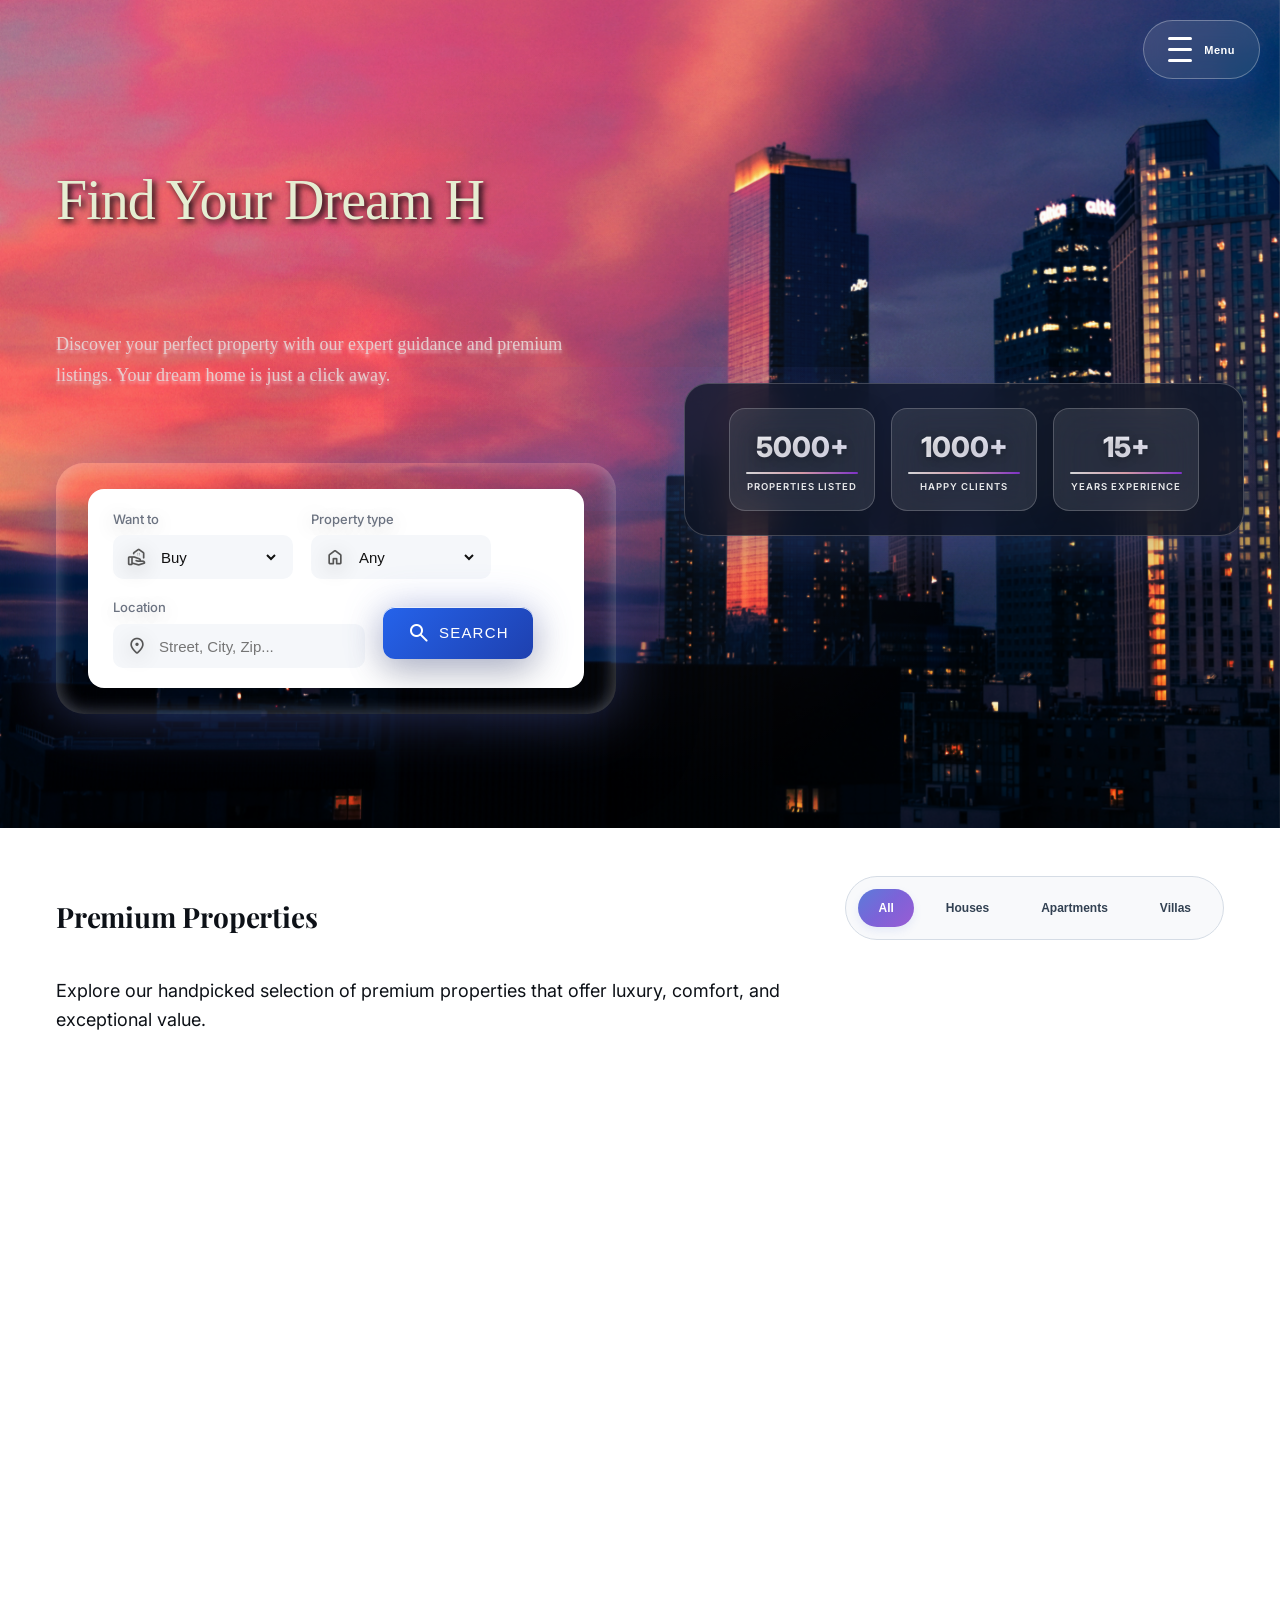
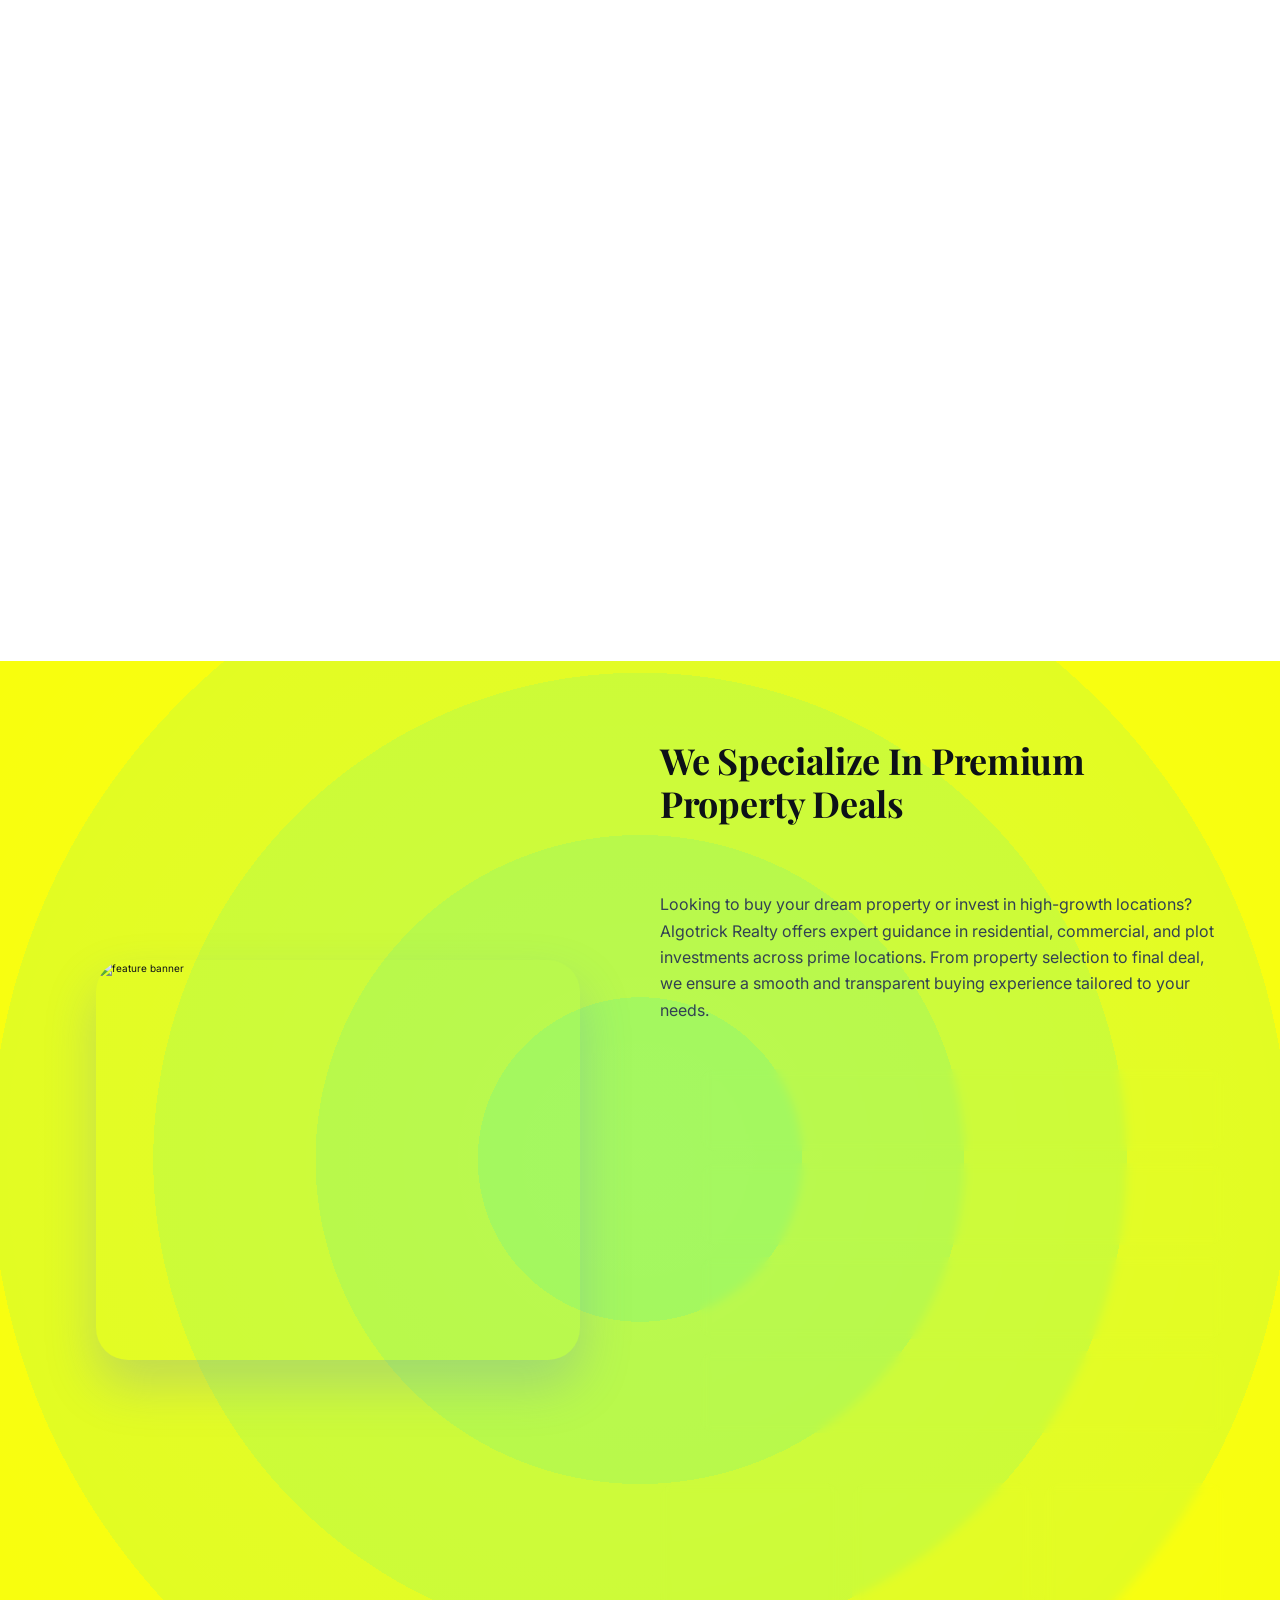
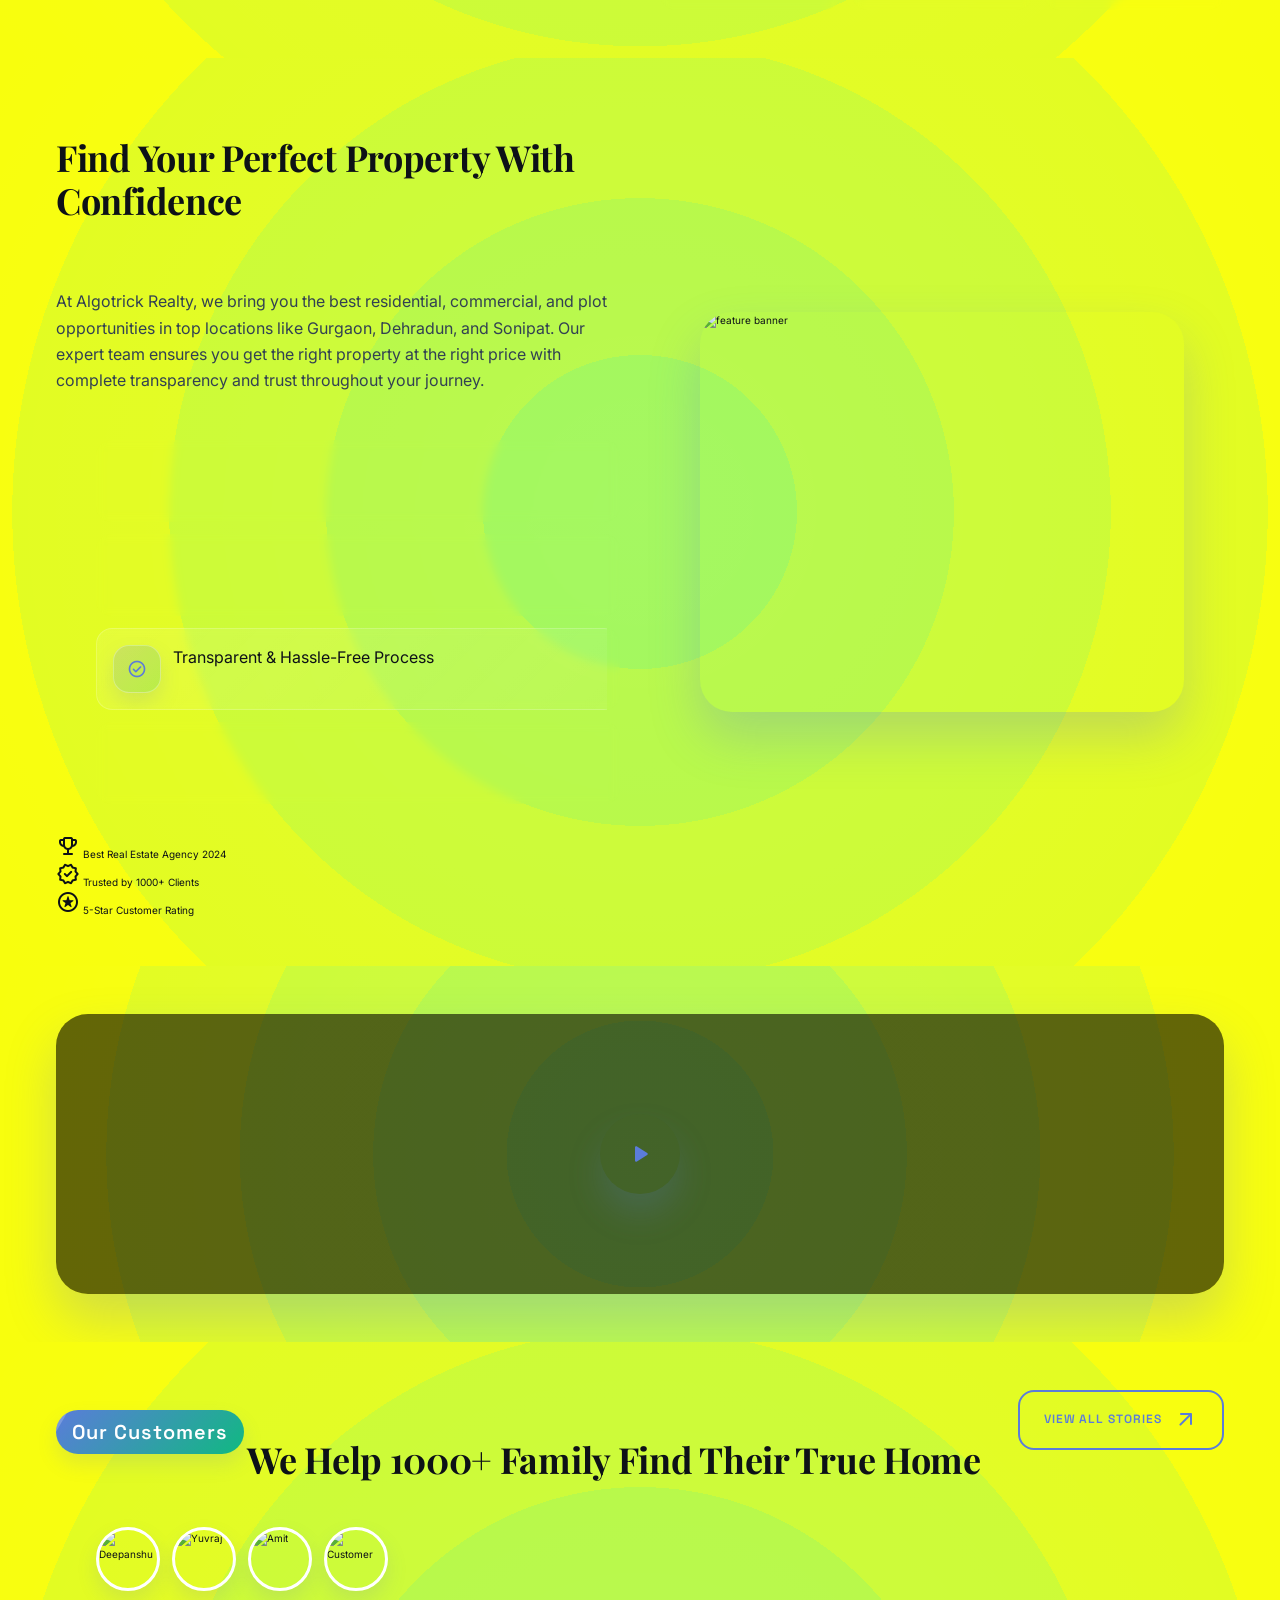
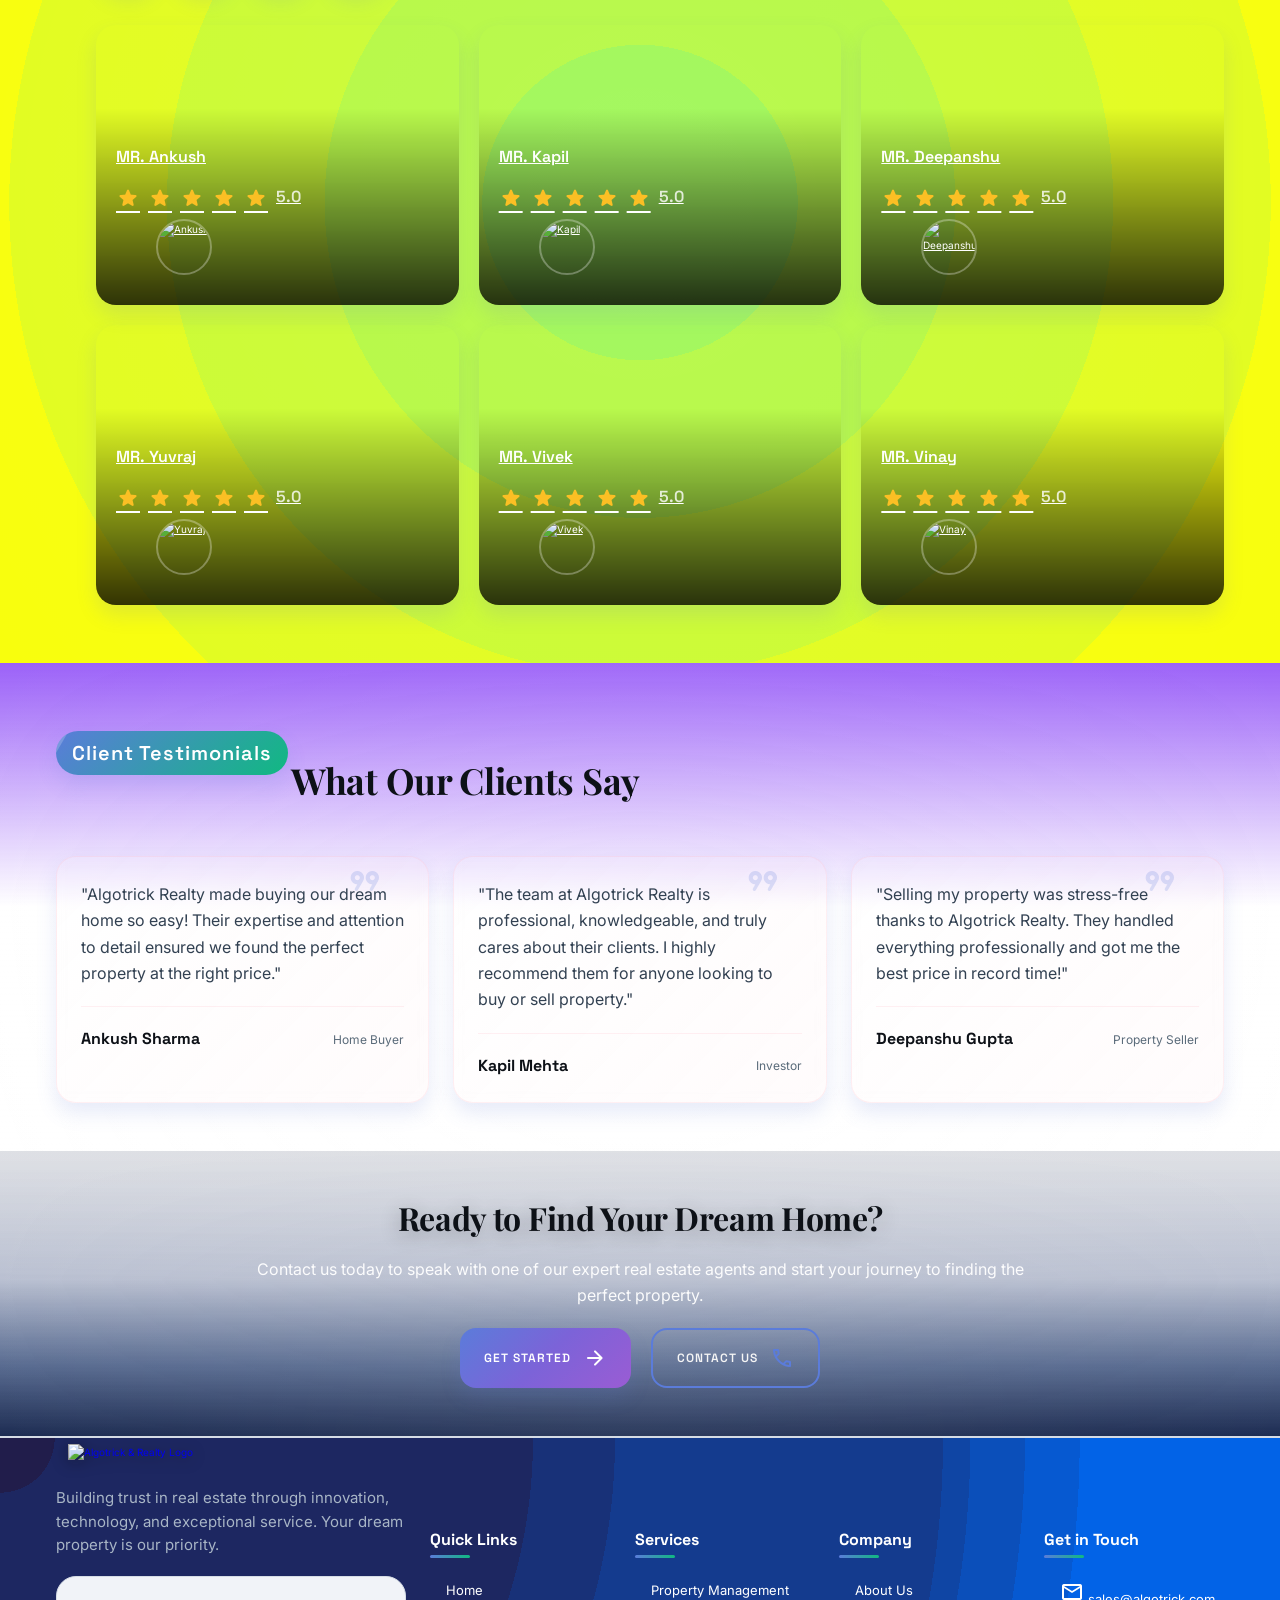
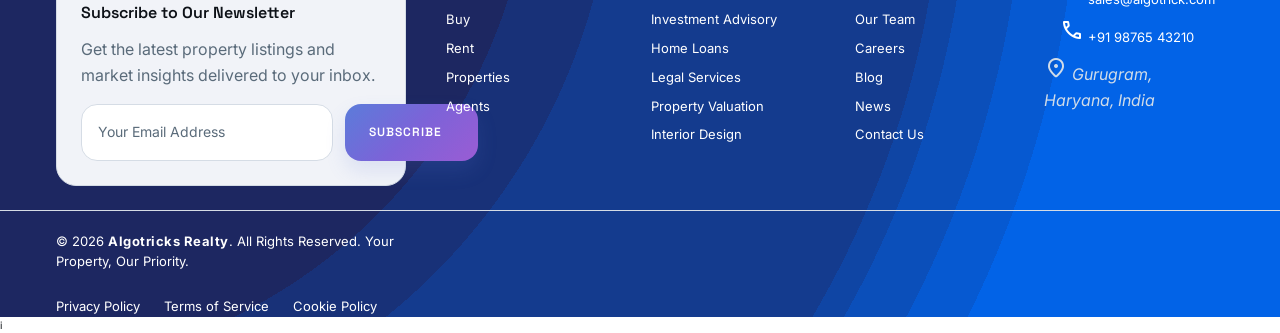
==== commit 377fd3a4: "Fix all git problems: commit pending changes" ====
--- a/property/real-estate/index.html
+++ b/property/real-estate/index.html
@@ -9,7 +9,7 @@
   <title>Algotricks & Reality</title>
   <meta name="title" content="Wealthome">
   <meta name="description" content="This is a realestate website developed by codewithsadee">
-
+  
   <!-- 
     - favicon
   -->
--- a/property/real-estate/assets/css/style.css
+++ b/property/real-estate/assets/css/style.css
@@ -1290,9 +1290,9 @@
   display: flex;
   align-items: center;
   justify-content: center;
-  background-image: url("../images/premium_photo-unsplash.avif");
+  /* background-image: url("../images/premium_photo-unsplash.avif"); */
   /* background-image: url(../images/Hero-bg2.jpg); */
-  /* background-image: url(../images/marissa-anahory-P88Wn_rApPM-unsplash.jpg); */
+  background-image: url(../images/marissa-anahory-P88Wn_rApPM-unsplash.jpg);
   background-size: cover;
   background-position: center;
   background-repeat: no-repeat;
@@ -1648,7 +1648,7 @@
 .hero-text {
   font-size: 1.8rem;
   line-height: 1.7;
-  color: rgba(50, 39, 39, 0.9);
+  color: rgba(230, 215, 215, 0.9);
   max-width: 600px;
   animation: fadeInUp 0.8s ease-out 0.2s both;
   font-family: arial-black;
@@ -2116,7 +2116,8 @@
 \*-----------------------------------*/
 
 .property {
-  background: radial-gradient(circle at center center, rgb(158, 247, 84) 0%, rgb(158, 247, 84) 20%,rgb(181, 249, 66) 20%, rgb(181, 249, 66) 40%,rgb(203, 251, 49) 40%, rgb(203, 251, 49) 60%,rgb(226, 252, 31) 60%, rgb(226, 252, 31) 80%,rgb(248, 254, 13) 80%, rgb(248, 254, 13) 100%);
+  /* background: radial-gradient(circle at center center, rgb(158, 247, 84) 0%, rgb(158, 247, 84) 20%,rgb(181, 249, 66) 20%, rgb(181, 249, 66) 40%,rgb(203, 251, 49) 40%, rgb(203, 251, 49) 60%,rgb(226, 252, 31) 60%, rgb(226, 252, 31) 80%,rgb(248, 254, 13) 80%, rgb(248, 254, 13) 100%); */
+  background: 
   position: relative;
   overflow: hidden;
 }
